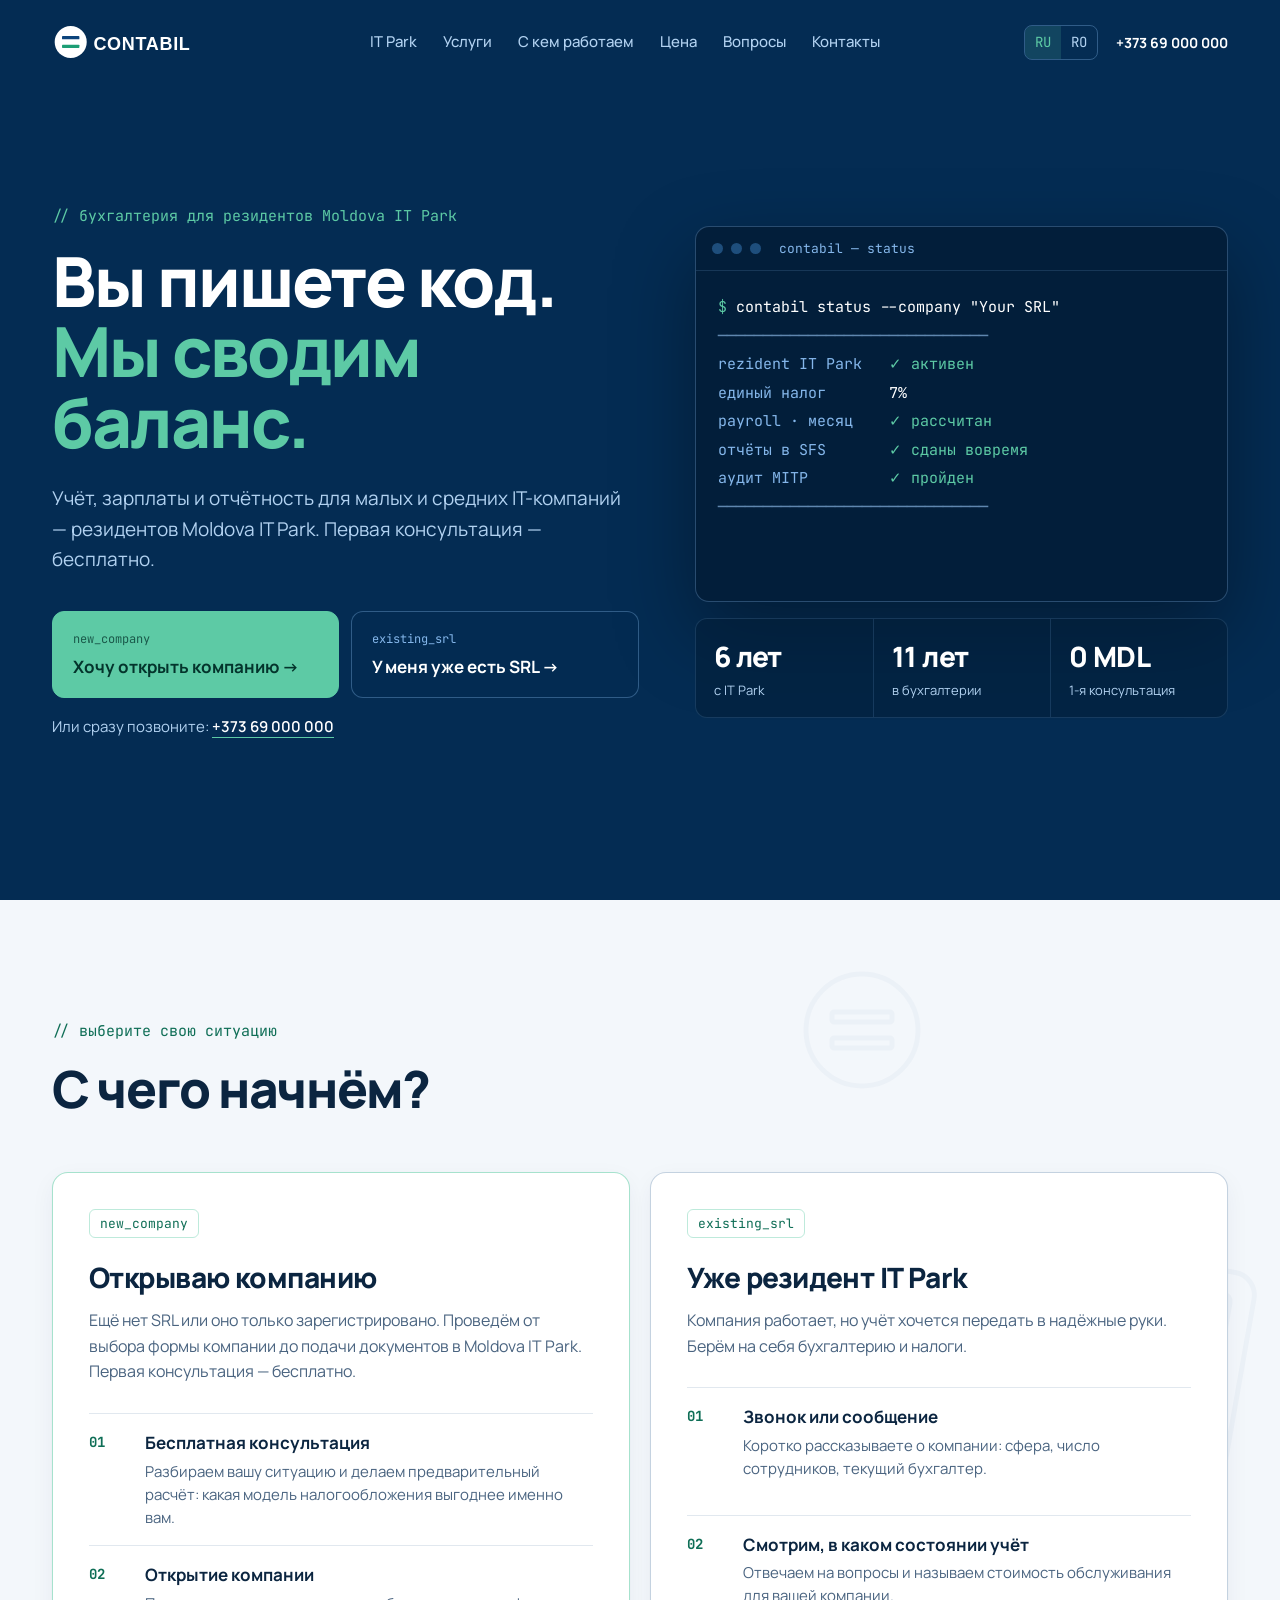
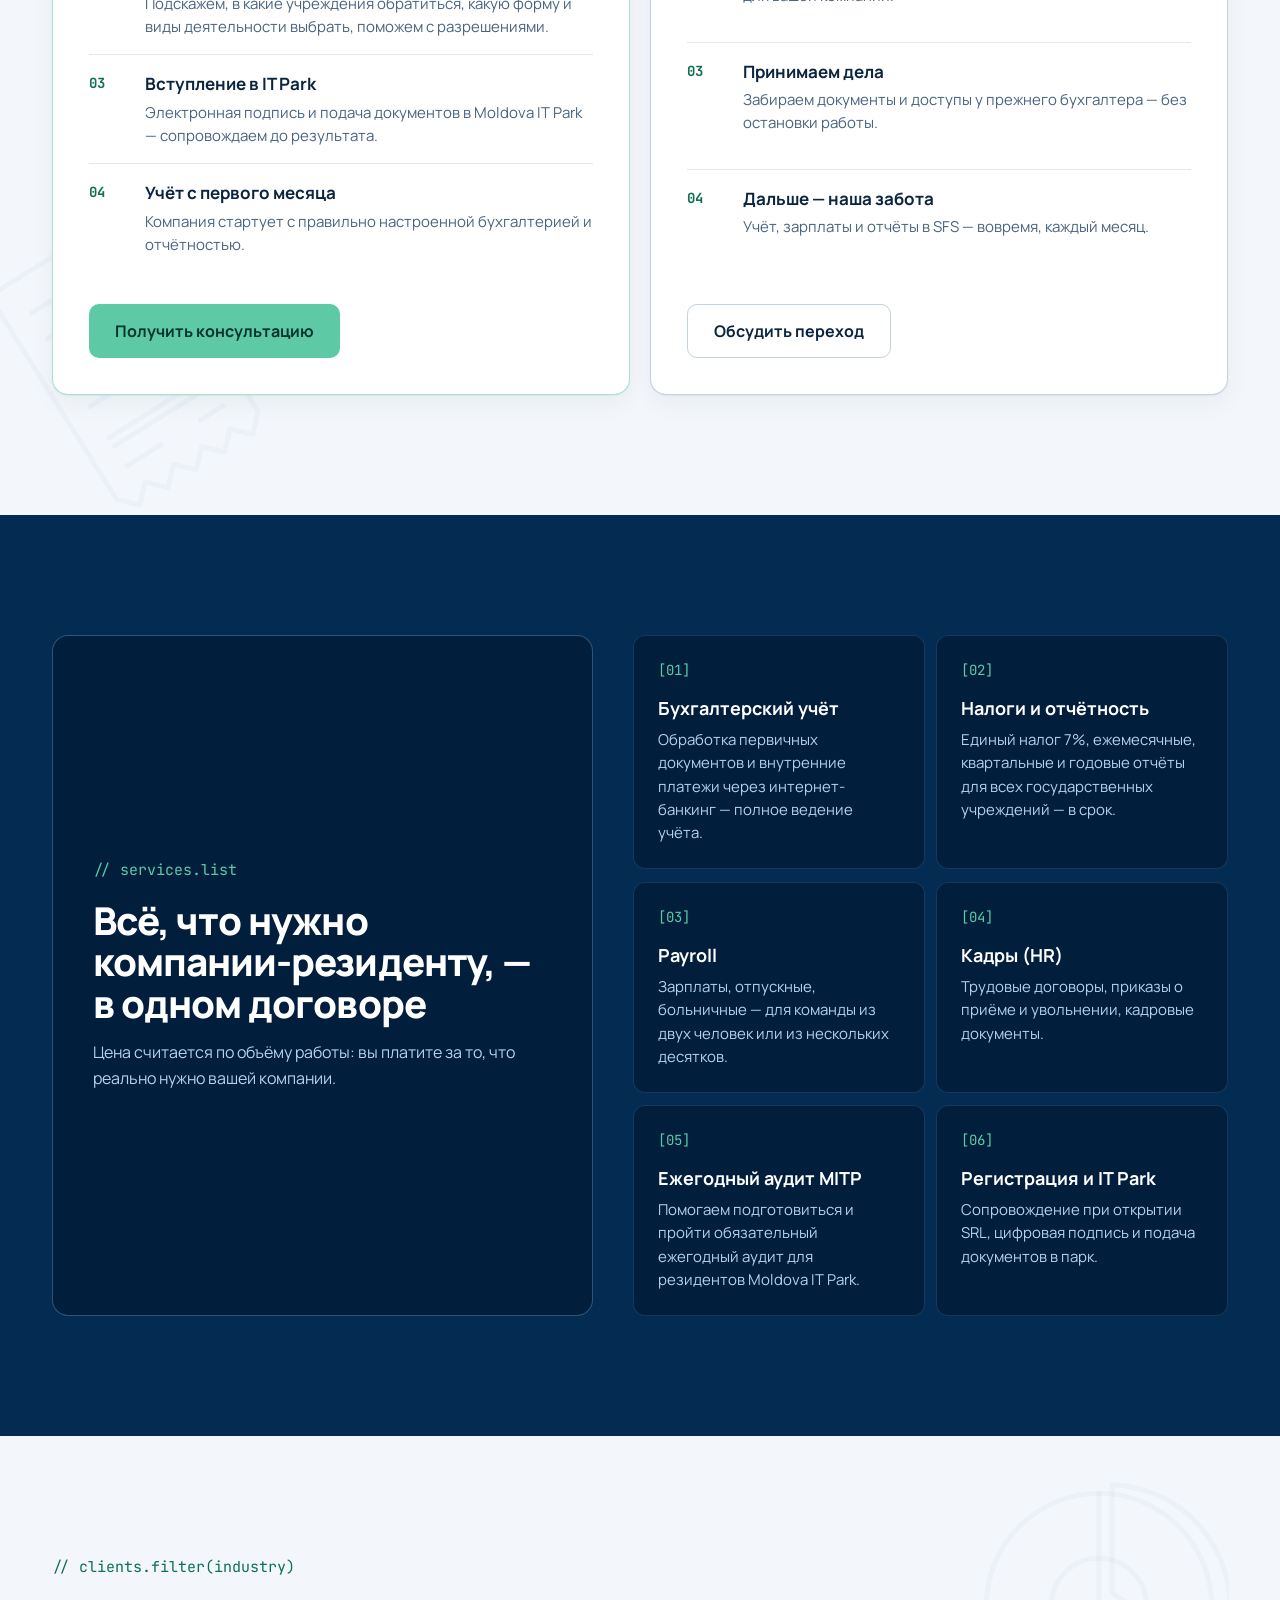
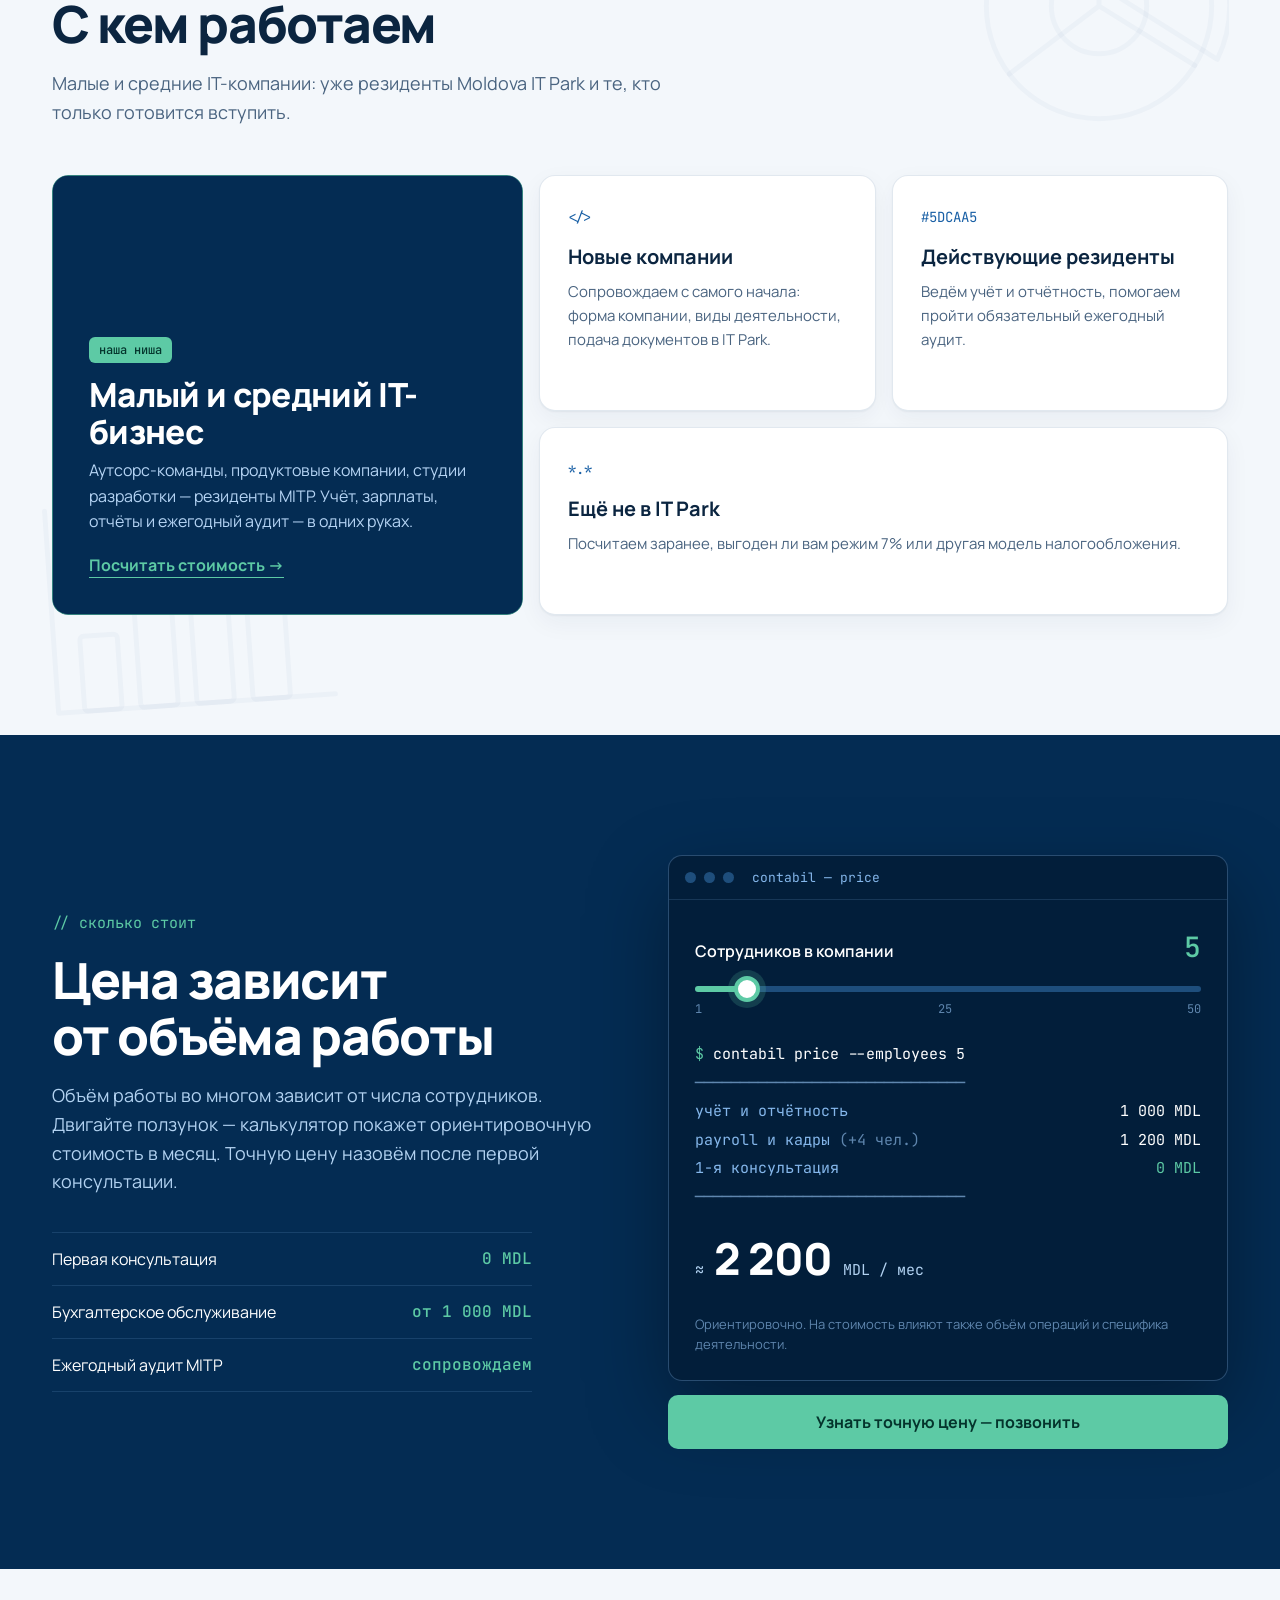
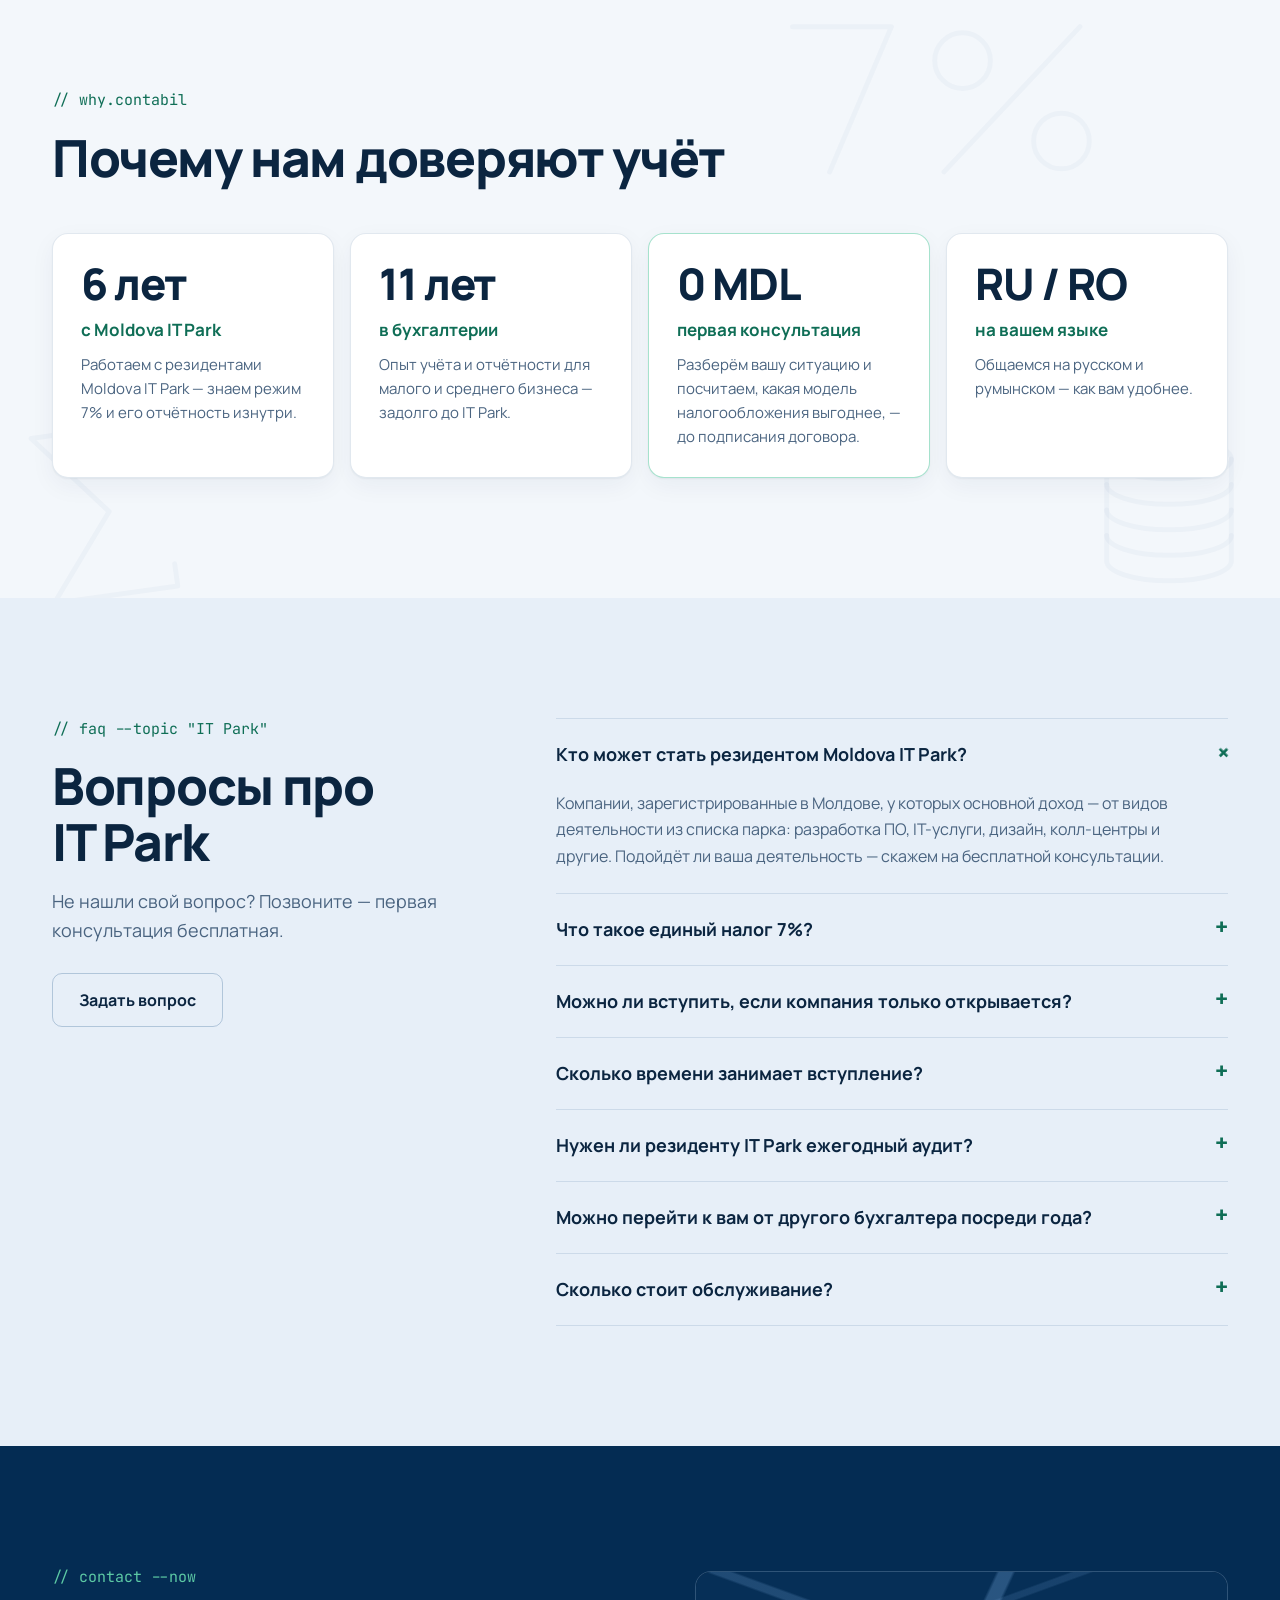
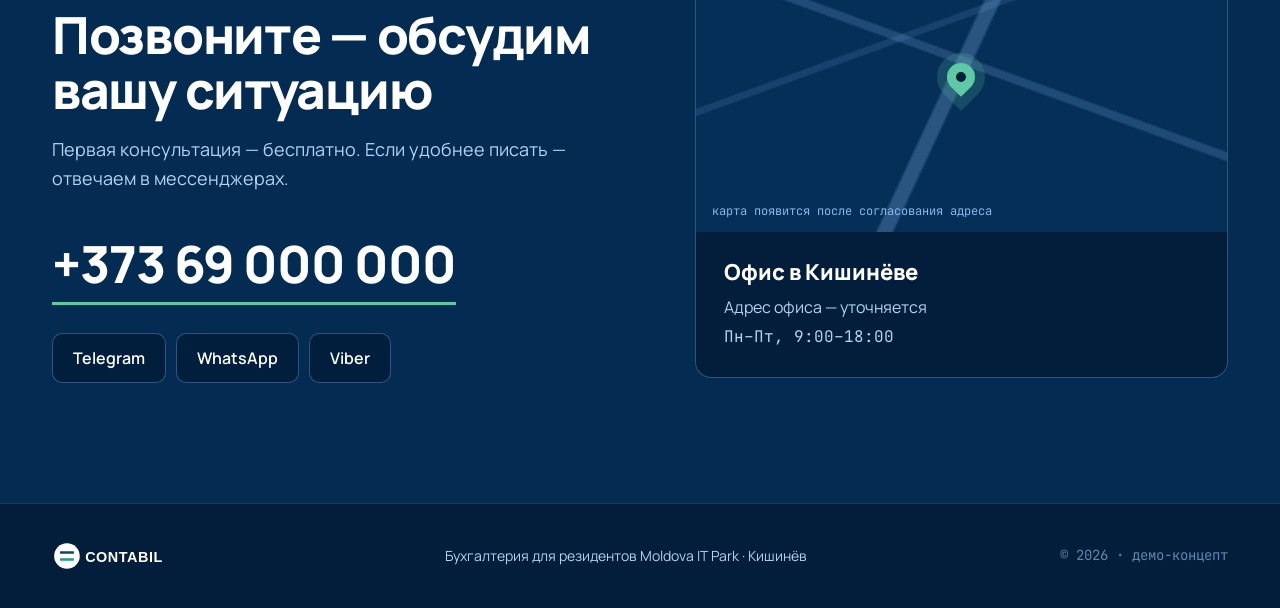
==== index.html @ 3d975ffe "Add files via upload" ====
<!DOCTYPE html>
<html lang="ru">
<head>
<meta charset="UTF-8">
<meta name="viewport" content="width=device-width, initial-scale=1">
<title>CONTABIL — бухгалтерия для резидентов Moldova IT Park</title>
<meta name="description" content="Бухгалтерский учёт, зарплаты и отчётность для малых и средних IT-компаний — резидентов Moldova IT Park. Сопровождение при открытии компании и вступлении в парк. Первая консультация бесплатно.">
<!-- Превью ссылки (Viber, Telegram, WhatsApp, Facebook). Мессенджеры принимают только ПОЛНЫЙ адрес:
     при публикации замените https://webonix-md.github.io/contabil-it/ на реальный адрес сайта в og:url и og:image -->
<meta property="og:type" content="website">
<meta property="og:locale" content="ru_RU">
<meta property="og:locale:alternate" content="ro_RO">
<meta property="og:site_name" content="CONTABIL">
<meta property="og:title" content="Бухгалтерия для резидентов Moldova IT Park — CONTABIL">
<meta property="og:description" content="Учёт, зарплаты и отчётность для малых и средних IT-компаний — резидентов Moldova IT Park. Первая консультация — бесплатно.">
<meta property="og:url" content="https://webonix-md.github.io/contabil-it/">
<meta property="og:image" content="https://webonix-md.github.io/contabil-it/img/og/og-square-ru.jpg">
<meta property="og:image:type" content="image/jpeg">
<meta property="og:image:width" content="1200">
<meta property="og:image:height" content="1200">
<meta property="og:image:alt" content="CONTABIL: «Вы пишете код. Мы сводим баланс.» Бухгалтерия для резидентов Moldova IT Park">
<meta name="twitter:card" content="summary_large_image">
<link rel="icon" href="img/logo/favicon.svg" type="image/svg+xml">
<link rel="alternate" hreflang="ro" href="ro.html">
<link rel="preconnect" href="https://fonts.googleapis.com">
<link rel="preconnect" href="https://fonts.gstatic.com" crossorigin>
<link rel="preconnect" href="https://images.unsplash.com">
<link href="https://fonts.googleapis.com/css2?family=JetBrains+Mono:wght@400;500&family=Manrope:wght@400;500;600;700;800&display=swap" rel="stylesheet">
<link rel="stylesheet" href="css/styles.css">
</head>
<body>

<!-- ============ Шапка ============ -->
<header class="header" id="header">
  <div class="wrap header__row">
    <a class="header__logo" href="#top" aria-label="CONTABIL — на главную"><img src="img/logo/contabil-logo-inverse.svg" alt="CONTABIL" width="176" height="40"></a>
    <nav class="nav" id="nav" aria-label="Основное меню">
      <a href="#start">IT Park</a>
      <a href="#services">Услуги</a>
      <a href="#clients">С кем работаем</a>
      <a href="#price">Цена</a>
      <a href="#faq">Вопросы</a>
      <a href="#contacts">Контакты</a>
    </nav>
    <div class="header__meta">
      <span class="lang mono" aria-label="Язык сайта"><a class="is-active" href="index.html" hreflang="ru" aria-current="true">RU</a><a href="ro.html" hreflang="ro" lang="ro">RO</a></span>
      <a class="header__phone" data-phone href="tel:+37369000000">+373 69 000 000</a>
      <button class="burger" id="burger" aria-label="Открыть меню" aria-expanded="false" aria-controls="nav"><span></span><span></span></button>
    </div>
  </div>
</header>

<main id="top">

<!-- ============ 1. Первый экран ============ -->
<section class="hero photo-bg photo-fixed" data-photo="hero">
  <div class="wrap hero__grid">
    <div>
      <p class="comment mono">// бухгалтерия для резидентов Moldova IT Park</p>
      <h1 class="hero__title">Вы пишете код.<br><span>Мы сводим баланс.</span></h1>
      <p class="hero__lead">Учёт, зарплаты и отчётность для малых и средних IT-компаний — резидентов Moldova IT Park. Первая консультация — бесплатно.</p>
      <div class="doors">
        <a class="door door--primary" href="#door-new"><small>new_company</small><strong>Хочу открыть компанию →</strong></a>
        <a class="door" href="#door-existing"><small>existing_srl</small><strong>У меня уже есть SRL →</strong></a>
      </div>
      <p class="hero__call">Или сразу позвоните: <a data-phone href="tel:+37369000000">+373 69 000 000</a></p>
    </div>

    <div>
      <div class="term" aria-label="Пример статуса компании на обслуживании">
        <div class="term__bar"><i></i><i></i><i></i><span class="mono">contabil — status</span></div>
        <div class="term__body" id="heroTerm">
          <div class="term__line"><span class="t-prompt">$</span> contabil status --company "Your SRL"</div>
          <div class="term__line"><span class="t-dim">──────────────────────────────</span></div>
          <div class="term__line"><span class="t-key">rezident IT Park  </span> <span class="t-ok">✓ активен</span></div>
          <div class="term__line"><span class="t-key">единый налог      </span> 7%</div>
          <div class="term__line"><span class="t-key">payroll · месяц   </span> <span class="t-ok">✓ рассчитан</span></div>
          <div class="term__line"><span class="t-key">отчёты в SFS      </span> <span class="t-ok">✓ сданы вовремя</span></div>
          <div class="term__line"><span class="t-key">аудит MITP        </span> <span class="t-ok">✓ пройден</span></div>
          <div class="term__line"><span class="t-dim">──────────────────────────────</span></div>
          <div class="term__line"><span class="t-ok">✓ all good.</span> <span class="t-dim">Можно работать дальше.</span> <span class="cursor"></span></div>
        </div>
      </div>
      <div class="stats">
        <div class="stat"><b>6 лет</b><span>с IT Park</span></div>
        <div class="stat"><b>11 лет</b><span>в бухгалтерии</span></div>
        <div class="stat"><b>0 MDL</b><span>1-я консультация</span></div>
      </div>
    </div>
  </div>
</section>

<!-- ============ 2. Две двери ============ -->
<section class="section light has-deco" id="start">
  <!-- Фоновые SVG-иконки (декор). Чтобы убрать — удалите этот div и класс has-deco -->
  <div class="deco" aria-hidden="true">
    <!-- Калькулятор -->
    <svg class="deco__calc" viewBox="0 0 120 160"><rect x="4" y="4" width="112" height="152" rx="12"/><rect x="16" y="16" width="88" height="34" rx="4"/><path d="M78 40h18M88 26v0"/><rect x="16" y="62" width="18" height="18" rx="3"/><rect x="40" y="62" width="18" height="18" rx="3"/><rect x="64" y="62" width="18" height="18" rx="3"/><rect x="88" y="62" width="18" height="18" rx="3"/><rect x="16" y="86" width="18" height="18" rx="3"/><rect x="40" y="86" width="18" height="18" rx="3"/><rect x="64" y="86" width="18" height="18" rx="3"/><rect x="88" y="86" width="18" height="42" rx="3"/><rect x="16" y="110" width="18" height="18" rx="3"/><rect x="40" y="110" width="18" height="18" rx="3"/><rect x="64" y="110" width="18" height="18" rx="3"/><rect x="16" y="134" width="42" height="14" rx="3"/><rect x="64" y="134" width="42" height="14" rx="3"/><path d="M92 97h6M95 94v6M92 119h6"/></svg>
    <!-- Кассовый чек -->
    <svg class="deco__receipt" viewBox="0 0 120 170"><path d="M10 6h100v144l-10 10-10-10-10 10-10-10-10 10-10-10-10 10-10-10-10 10-10-10z"/><path d="M26 28h68M26 46h44M78 46h16M26 62h52M84 62h10M26 78h36M70 78h24M26 94h48M82 94h12"/><path d="M26 116h68M26 122h68"/><path d="M26 136h24M78 136h16"/></svg>
    <!-- Знак баланса «=» -->
    <svg class="deco__equals" viewBox="0 0 120 120"><circle cx="60" cy="60" r="56"/><rect x="30" y="42" width="60" height="10" rx="2"/><rect x="30" y="68" width="60" height="10" rx="2"/></svg>
  </div>
  <div class="wrap">
    <p class="comment mono">// выберите свою ситуацию</p>
    <h2 class="section__title">С чего начнём?</h2>

    <div class="paths" data-converge>
      <article class="path path--new" id="door-new">
        <header class="path__head">
          <span class="path__tag mono">new_company</span>
          <h3>Открываю компанию</h3>
          <p>Ещё нет SRL или оно только зарегистрировано. Проведём от выбора формы компании до подачи документов в Moldova IT Park. Первая консультация — бесплатно.</p>
        </header>
        <ol class="steps">
          <li><b class="mono">01</b><div><strong>Бесплатная консультация</strong><span>Разбираем вашу ситуацию и делаем предварительный расчёт: какая модель налогообложения выгоднее именно вам.</span></div></li>
          <li><b class="mono">02</b><div><strong>Открытие компании</strong><span>Подскажем, в какие учреждения обратиться, какую форму и виды деятельности выбрать, поможем с разрешениями.</span></div></li>
          <li><b class="mono">03</b><div><strong>Вступление в IT Park</strong><span>Электронная подпись и подача документов в Moldova IT Park — сопровождаем до результата.</span></div></li>
          <li><b class="mono">04</b><div><strong>Учёт с первого месяца</strong><span>Компания стартует с правильно настроенной бухгалтерией и отчётностью.</span></div></li>
        </ol>
        <a class="btn btn--teal" data-phone href="tel:+37369000000">Получить консультацию</a>
      </article>

      <article class="path path--existing" id="door-existing">
        <header class="path__head">
          <span class="path__tag mono">existing_srl</span>
          <h3>Уже резидент IT Park</h3>
          <p>Компания работает, но учёт хочется передать в надёжные руки. Берём на себя бухгалтерию и налоги.</p>
        </header>
        <ol class="steps">
          <li><b class="mono">01</b><div><strong>Звонок или сообщение</strong><span>Коротко рассказываете о компании: сфера, число сотрудников, текущий бухгалтер.</span></div></li>
          <li><b class="mono">02</b><div><strong>Смотрим, в каком состоянии учёт</strong><span>Отвечаем на вопросы и называем стоимость обслуживания для вашей компании.</span></div></li>
          <li><b class="mono">03</b><div><strong>Принимаем дела</strong><span>Забираем документы и доступы у прежнего бухгалтера — без остановки работы.</span></div></li>
          <li><b class="mono">04</b><div><strong>Дальше — наша забота</strong><span>Учёт, зарплаты и отчёты в SFS — вовремя, каждый месяц.</span></div></li>
        </ol>
        <a class="btn btn--outline" data-phone href="tel:+37369000000">Обсудить переход</a>
      </article>
    </div>
  </div>
</section>

<!-- ============ 3. Что входит ============ -->
<section class="section section--alt photo-bg photo-fixed" id="services" data-photo="hero">
  <div class="wrap services">
    <div class="services__visual">
      <p class="comment mono">// services.list</p>
      <h2 class="section__title">Всё, что нужно компании-резиденту, — в&nbsp;одном договоре</h2>
      <p class="services__note">Цена считается по объёму работы: вы платите за то, что реально нужно вашей компании.</p>
    </div>

    <ul class="services__list" data-fly-in>
      <li class="service">
        <span class="service__icon mono">[01]</span>
        <div><h3>Бухгалтерский учёт</h3><p>Обработка первичных документов и внутренние платежи через интернет-банкинг — полное ведение учёта.</p></div>
      </li>
      <li class="service">
        <span class="service__icon mono">[02]</span>
        <div><h3>Налоги и отчётность</h3><p>Единый налог 7%, ежемесячные, квартальные и годовые отчёты для всех государственных учреждений — в срок.</p></div>
      </li>
      <li class="service">
        <span class="service__icon mono">[03]</span>
        <div><h3>Payroll</h3><p>Зарплаты, отпускные, больничные — для команды из двух человек или из нескольких десятков.</p></div>
      </li>
      <li class="service">
        <span class="service__icon mono">[04]</span>
        <div><h3>Кадры (HR)</h3><p>Трудовые договоры, приказы о приёме и увольнении, кадровые документы.</p></div>
      </li>
      <li class="service">
        <span class="service__icon mono">[05]</span>
        <div><h3>Ежегодный аудит MITP</h3><p>Помогаем подготовиться и пройти обязательный ежегодный аудит для резидентов Moldova IT Park.</p></div>
      </li>
      <li class="service">
        <span class="service__icon mono">[06]</span>
        <div><h3>Регистрация и IT Park</h3><p>Сопровождение при открытии SRL, цифровая подпись и подача документов в парк.</p></div>
      </li>
    </ul>
  </div>
</section>

<!-- ============ 4. С кем работаем ============ -->
<section class="section light has-deco" id="clients">
  <!-- Фоновые SVG-иконки (декор). Чтобы убрать — удалите этот div и класс has-deco -->
  <div class="deco" aria-hidden="true">
    <!-- Круговая диаграмма -->
    <svg class="deco__pie" viewBox="0 0 120 120"><circle cx="60" cy="60" r="52"/><path d="M60 60V8M60 60l44.2 27.4M60 60 18.6 91.4"/><path d="M66 54V4a56 56 0 0 1 48.6 80.6z"/><circle cx="60" cy="60" r="22"/></svg>
    <!-- Столбики графика -->
    <svg class="deco__bars" viewBox="0 0 160 120"><path d="M6 114h148M6 6v108"/><rect x="20" y="74" width="20" height="40" rx="2"/><rect x="50" y="54" width="20" height="60" rx="2"/><rect x="80" y="64" width="20" height="50" rx="2"/><rect x="110" y="30" width="20" height="84" rx="2"/><path d="M22 60 58 40l32 12 42-36"/><path d="M122 16h10v10"/></svg>
  </div>
  <div class="wrap">
    <p class="comment mono">// clients.filter(industry)</p>
    <h2 class="section__title">С кем работаем</h2>
    <p class="section__lead">Малые и средние IT-компании: уже резиденты Moldova IT Park и те, кто только готовится вступить.</p>

    <div class="clients" data-dossier>
      <article class="client client--featured photo-bg" data-photo="clients">
        <span class="client__badge mono">наша ниша</span>
        <h3>Малый и средний IT-бизнес</h3>
        <p>Аутсорс-команды, продуктовые компании, студии разработки — резиденты MITP. Учёт, зарплаты, отчёты и ежегодный аудит — в одних руках.</p>
        <a class="link-arrow" href="#price">Посчитать стоимость →</a>
      </article>
      <article class="client">
        <span class="client__code mono">&lt;/&gt;</span>
        <h3>Новые компании</h3>
        <p>Сопровождаем с самого начала: форма компании, виды деятельности, подача документов в IT Park.</p>
      </article>
      <article class="client">
        <span class="client__code mono">#5DCAA5</span>
        <h3>Действующие резиденты</h3>
        <p>Ведём учёт и отчётность, помогаем пройти обязательный ежегодный аудит.</p>
      </article>
      <article class="client">
        <span class="client__code mono">*.*</span>
        <h3>Ещё не в IT Park</h3>
        <p>Посчитаем заранее, выгоден ли вам режим 7% или другая модель налогообложения.</p>
      </article>
    </div>
  </div>
</section>

<!-- ============ 5. Цена ============ -->
<section class="section section--alt photo-bg photo-fixed" id="price" data-photo="hero">
  <div class="wrap price">
    <div class="price__intro">
      <p class="comment mono">// сколько стоит</p>
      <h2 class="section__title">Цена зависит от&nbsp;объёма работы</h2>
      <p class="section__lead">Объём работы во многом зависит от числа сотрудников. Двигайте ползунок — калькулятор покажет ориентировочную стоимость в месяц. Точную цену назовём после первой консультации.</p>

      <ul class="free">
        <li><span>Первая консультация</span><b class="mono">0 MDL</b></li>
        <li><span>Бухгалтерское обслуживание</span><b class="mono">от 1 000 MDL</b></li>
        <li><span>Ежегодный аудит MITP</span><b class="mono">сопровождаем</b></li>
      </ul>
    </div>

    <div class="calc">
      <div class="term">
        <div class="term__bar"><i></i><i></i><i></i><span class="mono">contabil — price</span></div>
        <div class="term__body term__body--calc">
          <label class="calc__label" for="employees">
            <span>Сотрудников в компании</span>
            <output class="calc__count mono" id="employeesOut" for="employees">5</output>
          </label>
          <input class="calc__range" type="range" id="employees" min="1" max="50" step="1" value="5">
          <div class="calc__scale mono"><span>1</span><span>25</span><span>50</span></div>

          <div class="calc__out mono" aria-live="polite">
            <div><span class="t-prompt">$</span> contabil price --employees <span id="cmdEmployees">5</span></div>
            <div class="t-dim">──────────────────────────────</div>
            <div class="calc__row"><span class="t-key">учёт и отчётность</span><span id="rowBase">1 000 MDL</span></div>
            <div class="calc__row"><span class="t-key">payroll и кадры <span class="t-dim" id="rowExtraLabel">(+4 чел.)</span></span><span id="rowExtra">1 200 MDL</span></div>
            <div class="calc__row"><span class="t-key">1-я консультация</span><span class="t-ok">0 MDL</span></div>
            <div class="t-dim">──────────────────────────────</div>
            <div class="calc__total"><span>≈</span><b id="total">2 200</b><span>MDL / мес</span></div>
          </div>
          <p class="calc__note">Ориентировочно. На стоимость влияют также объём операций и специфика деятельности.</p>
        </div>
      </div>
      <a class="btn btn--teal btn--block" data-phone href="tel:+37369000000">Узнать точную цену — позвонить</a>
    </div>
  </div>
</section>

<!-- ============ 6. Почему мы ============ -->
<section class="section light has-deco" id="why">
  <!-- Фоновые SVG-иконки (декор). Чтобы убрать — удалите этот div и класс has-deco -->
  <div class="deco" aria-hidden="true">
    <!-- «7%» — единый налог IT Park -->
    <svg class="deco__percent" viewBox="0 0 220 120"><path d="M12 14h64L36 108"/><circle cx="122" cy="36" r="18"/><circle cx="186" cy="88" r="18"/><path d="M198 14 110 108"/></svg>
    <!-- Знак суммы Σ -->
    <svg class="deco__sigma" viewBox="0 0 100 120"><path d="M88 22V8H10l42 52-42 52h78V98"/></svg>
    <!-- Стопка монет -->
    <svg class="deco__coins" viewBox="0 0 120 120"><ellipse cx="60" cy="24" rx="44" ry="14"/><path d="M16 24v18c0 7.7 19.7 14 44 14s44-6.3 44-14V24"/><path d="M16 42v18c0 7.7 19.7 14 44 14s44-6.3 44-14V42"/><path d="M16 60v18c0 7.7 19.7 14 44 14s44-6.3 44-14V60"/><path d="M16 78v18c0 7.7 19.7 14 44 14s44-6.3 44-14V78"/></svg>
  </div>
  <div class="wrap">
    <p class="comment mono">// why.contabil</p>
    <h2 class="section__title">Почему нам доверяют учёт</h2>
    <div class="why">
      <article class="why__item">
        <b class="why__num">6 лет</b>
        <h3>с Moldova IT Park</h3>
        <p>Работаем с резидентами Moldova IT Park — знаем режим 7% и его отчётность изнутри.</p>
      </article>
      <article class="why__item">
        <b class="why__num">11 лет</b>
        <h3>в бухгалтерии</h3>
        <p>Опыт учёта и отчётности для малого и среднего бизнеса — задолго до IT Park.</p>
      </article>
      <article class="why__item why__item--accent">
        <b class="why__num">0 MDL</b>
        <h3>первая консультация</h3>
        <p>Разберём вашу ситуацию и посчитаем, какая модель налогообложения выгоднее, — до подписания договора.</p>
        <span class="stamp mono" aria-hidden="true">первая<br>консультация<br>бесплатно</span>
        <!-- «Ставим печать при вас»: тень и сам штамп (анимация — main.js, блок «Печать») -->
        <span class="stamper-shadow" aria-hidden="true"></span>
        <!-- Штамп рисуется скриптом (main.js, «Печать»). data-tilt — угол взгляда сверху в градусах:
             0 — строго сбоку, 35 — три четверти, 60–70 — почти сверху, ручка смотрит на вас -->
        <span class="stamper" aria-hidden="true" data-tilt="50"></span>
      </article>
      <article class="why__item">
        <b class="why__num">RU / RO</b>
        <h3>на вашем языке</h3>
        <p>Общаемся на русском и румынском — как вам удобнее.</p>
      </article>
    </div>
  </div>
</section>

<!-- ============ 7. Вопросы про IT Park ============ -->
<section class="section section--alt light" id="faq">
  <div class="wrap faq">
    <div class="faq__intro">
      <p class="comment mono">// faq --topic "IT Park"</p>
      <h2 class="section__title">Вопросы про IT&nbsp;Park</h2>
      <p class="section__lead">Не нашли свой вопрос? Позвоните — первая консультация бесплатная.</p>
      <a class="btn btn--outline" data-phone href="tel:+37369000000">Задать вопрос</a>
    </div>

    <div class="faq__list">
      <details class="qa" open>
        <summary>Кто может стать резидентом Moldova IT Park?</summary>
        <p>Компании, зарегистрированные в Молдове, у которых основной доход — от видов деятельности из списка парка: разработка ПО, IT-услуги, дизайн, колл-центры и другие. Подойдёт ли ваша деятельность — скажем на бесплатной консультации.</p>
      </details>
      <details class="qa">
        <summary>Что такое единый налог 7%?</summary>
        <p>Резиденты платят один налог — 7% от оборота, но не меньше минимальной суммы на каждого сотрудника (она привязана к средней зарплате по экономике). Этот налог заменяет налог на прибыль, подоходный налог с зарплат, взносы и ряд других платежей.</p>
      </details>
      <details class="qa">
        <summary>Можно ли вступить, если компания только открывается?</summary>
        <p>Да. Сопровождаем с самого начала: выбор формы и видов деятельности, электронная подпись, подача документов в парк.</p>
      </details>
      <details class="qa">
        <summary>Сколько времени занимает вступление?</summary>
        <p>Зависит от готовности документов и рассмотрения заявки администрацией парка. Реалистичные сроки для вашего случая назовём на консультации.</p>
      </details>
      <details class="qa">
        <summary>Нужен ли резиденту IT Park ежегодный аудит?</summary>
        <p>Да, для резидентов Moldova IT Park ежегодный аудит обязателен. Помогаем подготовиться к нему и сопровождаем его прохождение.</p>
      </details>
      <details class="qa">
        <summary>Можно перейти к вам от другого бухгалтера посреди года?</summary>
        <p>Да. Принимаем документы и доступы у прежнего бухгалтера и продолжаем учёт без остановки работы компании.</p>
      </details>
      <details class="qa">
        <summary>Сколько стоит обслуживание?</summary>
        <p>От 1 000 MDL в месяц — зависит от объёма работы, в первую очередь от числа сотрудников. Ориентировочную сумму покажет <a href="#price">калькулятор</a>, точную — назовём после разговора.</p>
      </details>
    </div>
  </div>
</section>

<!-- ============ 8. Контакты ============ -->
<section class="contacts photo-bg photo-fixed" id="contacts" data-photo="hero">
  <div class="wrap contacts__grid">
    <div>
      <p class="comment mono">// contact --now</p>
      <h2 class="section__title">Позвоните — обсудим вашу ситуацию</h2>
      <p class="section__lead">Первая консультация — бесплатно. Если удобнее писать — отвечаем в мессенджерах.</p>
      <a class="contacts__phone" data-phone href="tel:+37369000000">+373 69 000 000</a>
      <div class="messengers">
        <a class="msg" data-msg="telegram" href="#" target="_blank" rel="noopener">Telegram</a>
        <a class="msg" data-msg="whatsapp" href="#" target="_blank" rel="noopener">WhatsApp</a>
        <a class="msg" data-msg="viber" href="#">Viber</a>
      </div>
    </div>

    <div class="office">
      <div class="office__map" role="img" aria-label="Карта: офис в Кишинёве (заглушка)">
        <span class="office__pin" aria-hidden="true"></span>
        <span class="office__map-note mono">карта появится после согласования адреса</span>
      </div>
      <div class="office__info">
        <h3>Офис в <span data-office="city">Кишинёве</span></h3>
        <p data-office="address">Адрес офиса — уточняется</p>
        <p class="mono" data-office="hours">Пн–Пт, 9:00–18:00</p>
      </div>
    </div>
  </div>
</section>

</main>

<footer class="footer">
  <div class="wrap footer__row">
    <img src="img/logo/contabil-logo-inverse.svg" alt="CONTABIL" width="140" height="32">
    <p>Бухгалтерия для резидентов Moldova IT Park · Кишинёв</p>
    <p class="mono footer__demo">© 2026 · демо-концепт</p>
  </div>
</footer>

<!-- Кнопка звонка на телефоне -->
<a class="callbar" data-phone href="tel:+37369000000"><span>Позвонить бухгалтеру</span><b class="mono">0 MDL</b></a>

<!-- SVG-фильтр «мастика»: неровные края оттиска печати -->
<svg width="0" height="0" style="position:absolute" aria-hidden="true" focusable="false">
  <filter id="ink-rough" x="-10%" y="-10%" width="120%" height="120%">
    <feTurbulence type="fractalNoise" baseFrequency="0.85" numOctaves="2" seed="7" result="noise"/>
    <feDisplacementMap in="SourceGraphic" in2="noise" scale="2.2" xChannelSelector="R" yChannelSelector="G"/>
  </filter>
</svg>

<script src="js/site-data.js"></script>
<script src="js/main.js"></script>
</body>
</html>
---- css/styles.css ----
/* ==========================================================================
   CONTABIL — лендинг бухгалтерии для резидентов Moldova IT Park
   Стиль «IT-тёмный»: тёмно-синий, сетка, моно-акценты, фото в дуотоне
   ========================================================================== */

:root {
  --bg: #042C53;
  --bg-deep: #021E3A;
  --bg-alt: #03264A;
  --line: rgba(133, 183, 235, .16);
  --line-strong: rgba(133, 183, 235, .35);
  --navy: #0C447C;
  --teal: #5DCAA5;
  --teal-hover: #7AD6B7;
  --teal-ink: #04342C;
  --sky: #85B7EB;
  --text: #FFFFFF;
  --muted: #b2d2f1;
  --dim: #5F86AE;
  --accent: #5DCAA5;
  /* акцентный ТЕКСТ (на светлом — темнее) */
  --card: rgba(2, 30, 58, .9);
  /* фон карточек */

  --radius: 12px;
  --radius-sm: 8px;
  --wrap: 1240px;
  --header-h: 84px;

  --font: "Manrope", system-ui, sans-serif;
  --mono: "JetBrains Mono", ui-monospace, monospace;
}

* {
  box-sizing: border-box;
  margin: 0;
  padding: 0;
}

html {
  scroll-behavior: smooth;
  scroll-padding-top: var(--header-h);
}

body {
  font-family: var(--font);
  color: var(--text);
  background: var(--bg);
  line-height: 1.5;
  -webkit-font-smoothing: antialiased;
}

a {
  color: inherit;
  text-decoration: none;
}

img {
  display: block;
  max-width: 100%;
}

button {
  font: inherit;
  color: inherit;
  background: none;
  border: 0;
  cursor: pointer;
}

:focus-visible {
  outline: 2px solid var(--teal);
  outline-offset: 3px;
  border-radius: 4px;
}

.wrap {
  max-width: var(--wrap);
  margin: 0 auto;
  padding: 0 32px;
}

.mono {
  font-family: var(--mono);
}

.section--alt {
  background-color: var(--bg-alt);
}

/* Светлый блок: добавьте класс light секции. Терминал и карточки с фото внутри остаются тёмными.
   Пример: <section class="section light" id="why"> */
.light {
  --text: #0B2540;
  --muted: #4A6480;
  --dim: #7C93AC;
  --sky: #185FA5;
  --line: rgba(12, 68, 124, .12);
  --line-strong: rgba(12, 68, 124, .24);
  --accent: #0F6E56;
  --card: #FFFFFF;
  --bg: #F3F7FB;
  --bg-alt: #E7EFF8;
  --stamp-bg: #FFFFFF;
  color: var(--text);
  background-color: var(--bg);
}

.light.section--alt {
  background-color: var(--bg-alt);
}

.light .service, .light .client, .light .why__item, .light .path {
  box-shadow: 0 1px 2px rgba(4, 44, 83, .06), 0 8px 24px rgba(4, 44, 83, .05);
}

.light .term {
  box-shadow: 0 24px 60px rgba(4, 44, 83, .28);
}

/* Тёмные «острова» внутри светлого блока */
.light .term, .light .photo-bg {
  --text: #FFFFFF;
  --muted: #B5D4F4;
  --dim: #5F86AE;
  --sky: #85B7EB;
  --line: rgba(133, 183, 235, .16);
  --line-strong: rgba(133, 183, 235, .35);
  --accent: #5DCAA5;
  --card: rgba(2, 30, 58, 0.9);
  --bg: #042C53;
  color: var(--text);
}

/* Фото в дуотоне: тонировка → фото в режиме luminosity на синем */
.photo-bg.has-photo {
  background-color: var(--bg);
  background-image:
    linear-gradient(var(--tint-dir, 90deg), rgba(4, 44, 83, var(--tint-a, .92)) 0%, rgba(4, 44, 83, var(--tint-b, .55)) 100%),
    var(--photo);
  background-size: 100% 100%, cover;
  background-position: center, var(--photo-pos, center);
  background-repeat: no-repeat, no-repeat;
  background-blend-mode: normal, luminosity;
}

/* Фото «стоит на месте», а блок едет поверх него — эффект окна.
   Добавьте класс photo-fixed блоку с фото. Работает и на телефонах (включая iPhone):
   фото лежит в отдельном слое position: fixed, а блок обрезает его по своим границам (clip-path). */
.photo-bg.has-photo.photo-fixed {
  position: relative;
  isolation: isolate;
  clip-path: inset(0);
  background: var(--bg);
}

.photo-bg.has-photo.photo-fixed::before {
  content: "";
  position: fixed;
  inset: 0;
  z-index: -1;
  pointer-events: none;
  background-color: var(--bg);
  background-image:
    linear-gradient(var(--tint-dir, 90deg), rgba(4, 44, 83, var(--tint-a, .92)) 0%, rgba(4, 44, 83, var(--tint-b, .55)) 100%),
    var(--photo);
  background-size: 100% 100%, cover;
  background-position: center, var(--photo-pos, center);
  background-repeat: no-repeat, no-repeat;
  background-blend-mode: normal, luminosity;
}

/* ---------- Типографика секций ---------- */
.comment {
  font-family: var(--mono);
  color: var(--accent);
  font-size: 15px;
  margin-bottom: 18px;
}

.section {
  padding: 120px 0;
}

.section__title {
  font-weight: 800;
  font-size: clamp(32px, 4vw, 52px);
  line-height: 1.08;
  letter-spacing: -.025em;
  max-width: 18em;
}

.section__lead {
  margin-top: 18px;
  font-size: 18px;
  line-height: 1.6;
  color: var(--muted);
  max-width: 36em;
}

/* ---------- Кнопки ---------- */
.btn {
  display: inline-flex;
  align-items: center;
  justify-content: center;
  gap: 10px;
  min-height: 54px;
  padding: 0 26px;
  border-radius: 10px;
  font-weight: 700;
  font-size: 16px;
  transition: background .15s, color .15s, border-color .15s, transform .15s;
}

.btn:hover {
  transform: translateY(-1px);
}

.btn--teal {
  background: var(--teal);
  color: var(--teal-ink);
}

.btn--teal:hover {
  background: var(--teal-hover);
}

.btn--outline {
  border: 1px solid var(--line-strong);
  color: var(--text);
}

.btn--outline:hover {
  border-color: var(--accent);
  color: var(--accent);
}

.btn--block {
  width: 100%;
}

.link-arrow {
  display: inline-block;
  align-self: flex-start;
  margin-top: 18px;
  font-weight: 700;
  color: var(--accent);
  border-bottom: 1px solid currentColor;
}

/* ==========================================================================
   Шапка
   ========================================================================== */
.header {
  position: fixed;
  top: 0;
  left: 0;
  right: 0;
  z-index: 50;
  transition: background .2s, border-color .2s;
  border-bottom: 1px solid transparent;
}

.header.is-scrolled {
  background: rgba(2, 30, 58, .96);
  border-bottom-color: var(--line);
}

.header__row {
  display: flex;
  align-items: center;
  justify-content: space-between;
  height: var(--header-h);
  gap: 24px;
}

.header__logo img {
  height: 40px;
  width: auto;
}

.nav {
  display: flex;
  gap: 2px;
  font-size: 15px;
  font-weight: 500;
}

.nav a {
  padding: 8px 12px;
  border-radius: var(--radius-sm);
  color: var(--muted);
  transition: background .15s, color .15s;
}

.nav a:hover {
  background: rgba(255, 255, 255, .06);
  color: #fff;
}

.header__meta {
  display: flex;
  align-items: center;
  gap: 18px;
  font-size: 14px;
}

.lang {
  display: flex;
  border: 1px solid var(--line-strong);
  border-radius: var(--radius-sm);
  overflow: hidden;
}

.lang a {
  padding: 6px 10px;
  color: var(--muted);
}

.lang .is-active {
  background: rgba(93, 202, 165, .16);
  color: var(--teal);
}

.header__phone {
  font-weight: 700;
  white-space: nowrap;
}

.burger {
  display: none;
  width: 44px;
  height: 44px;
  border: 1px solid var(--line-strong);
  border-radius: var(--radius-sm);
  flex-direction: column;
  align-items: center;
  justify-content: center;
  gap: 6px;
}

.burger span {
  display: block;
  width: 18px;
  height: 2px;
  background: #fff;
  transition: transform .2s;
}

.burger[aria-expanded="true"] span:first-child {
  transform: translateY(4px) rotate(45deg);
}

.burger[aria-expanded="true"] span:last-child {
  transform: translateY(-4px) rotate(-45deg);
}

/* ==========================================================================
   1. Первый экран
   ========================================================================== */
.hero {
  min-height: 100vh;
  display: flex;
  align-items: center;
  padding: calc(var(--header-h) + 40px) 0 80px;
}

.hero__grid {
  width: 100%;
  display: grid;
  grid-template-columns: minmax(0, 1.1fr) minmax(0, 1fr);
  gap: 56px;
  align-items: center;
}

.hero__title {
  font-weight: 800;
  font-size: clamp(40px, 5.4vw, 76px);
  line-height: 1.02;
  letter-spacing: -.03em;
}

.hero__title span {
  color: var(--teal);
}

.hero__lead {
  margin-top: 26px;
  font-size: 19px;
  line-height: 1.6;
  color: var(--muted);
  max-width: 32em;
}

.doors {
  margin-top: 36px;
  display: grid;
  grid-template-columns: 1fr 1fr;
  gap: 12px;
  max-width: 620px;
}

.door {
  display: flex;
  flex-direction: column;
  gap: 6px;
  padding: 18px 20px;
  border-radius: var(--radius);
  border: 1px solid var(--line-strong);
  background: rgba(4, 44, 83, .6);
  transition: border-color .15s, transform .15s;
}

.door:hover {
  border-color: var(--teal);
  transform: translateY(-2px);
}

.door small {
  font-family: var(--mono);
  font-size: 12px;
  color: var(--sky);
}

.door strong {
  font-size: 17px;
  font-weight: 700;
}

.door--primary {
  background: var(--teal);
  color: var(--teal-ink);
  border-color: var(--teal);
}

.door--primary small {
  color: var(--teal-ink);
  opacity: .75;
}

.hero__call {
  margin-top: 18px;
  font-size: 15px;
  color: var(--muted);
}

.hero__call a {
  color: #fff;
  font-weight: 600;
  border-bottom: 1px solid var(--teal);
}

/* Терминал */
.term {
  border-radius: 14px;
  background: var(--bg-deep);
  border: 1px solid rgba(133, 183, 235, .3);
  overflow: hidden;
  box-shadow: 0 30px 80px rgba(0, 0, 0, .35);
}

.term__bar {
  display: flex;
  align-items: center;
  gap: 8px;
  padding: 12px 16px;
  border-bottom: 1px solid var(--line);
}

.term__bar i {
  width: 11px;
  height: 11px;
  border-radius: 50%;
  background: #1E4E7C;
}

.term__bar span {
  margin-left: 10px;
  font-size: 13px;
  color: var(--sky);
}

.term__body {
  padding: 22px 22px 26px;
  font-family: var(--mono);
  font-size: 15px;
  line-height: 1.9;
}

#heroTerm {
  min-height: 330px;
}

.term__line {
  white-space: pre-wrap;
  opacity: 0;
  transform: translateY(4px);
  transition: opacity .25s, transform .25s;
}

.term__line.is-on {
  opacity: 1;
  transform: none;
}

.t-prompt, .t-ok {
  color: var(--teal);
}

.t-key {
  color: var(--sky);
}

.t-dim {
  color: var(--dim);
}

.cursor {
  display: inline-block;
  width: 9px;
  height: 18px;
  background: var(--teal);
  vertical-align: -3px;
  animation: blink 1s steps(1) infinite;
}

@keyframes blink {
  50% {
    opacity: 0;
  }
}

.stats {
  display: grid;
  grid-template-columns: repeat(3, 1fr);
  margin-top: 16px;
  border: 1px solid var(--line);
  border-radius: var(--radius);
  background: rgba(2, 30, 58, .6);
}

.stat {
  padding: 16px 18px;
}

.stat+.stat {
  border-left: 1px solid var(--line);
}

.stat b {
  display: block;
  font-size: 28px;
  font-weight: 800;
  letter-spacing: -.02em;
}

.stat span {
  font-size: 13px;
  color: var(--muted);
}

/* ==========================================================================
   2. Две двери
   ========================================================================== */
.paths {
  margin-top: 56px;
  display: grid;
  grid-template-columns: 1fr 1fr;
  gap: 20px;
}

.path {
  display: flex;
  flex-direction: column;
  padding: 36px;
  border-radius: 16px;
  border: 1px solid var(--line-strong);
  background: var(--card);
}

.path--new {
  border-color: rgba(93, 202, 165, .55);
  box-shadow: inset 0 3px 0 var(--teal);
}

.path__tag {
  display: inline-block;
  font-size: 13px;
  color: var(--accent);
  padding: 4px 10px;
  border: 1px solid rgba(93, 202, 165, .4);
  border-radius: 6px;
}

.path h3 {
  margin-top: 18px;
  font-size: 28px;
  font-weight: 800;
  letter-spacing: -.02em;
}

.path__head p {
  margin-top: 10px;
  color: var(--muted);
  font-size: 16px;
  line-height: 1.6;
}

.steps {
  list-style: none;
  margin: 28px 0 32px;
  display: grid;
  gap: 0;
  flex: 1;
}

.steps li {
  display: grid;
  grid-template-columns: 44px 1fr;
  gap: 12px;
  padding: 16px 0;
  border-top: 1px solid var(--line);
}

.steps b {
  color: var(--accent);
  font-size: 14px;
  padding-top: 2px;
}

.steps strong {
  display: block;
  font-size: 17px;
  font-weight: 700;
}

.steps span {
  display: block;
  margin-top: 4px;
  font-size: 15px;
  color: var(--muted);
  line-height: 1.55;
}

.path .btn {
  align-self: flex-start;
}

/* ==========================================================================
   3. Что входит
   ========================================================================== */
.services {
  display: grid;
  grid-template-columns: minmax(0, 1fr) minmax(0, 1.1fr);
  gap: 40px;
  align-items: stretch;
}

.services__visual {
  border-radius: 16px;
  border: 1px solid var(--line-strong);
  background: var(--card);
  padding: 40px;
  display: flex;
  flex-direction: column;
  justify-content: center;
}

.services__visual .section__title {
  font-size: clamp(28px, 3vw, 40px);
}

.services__note {
  margin-top: 16px;
  color: var(--muted);
  font-size: 16px;
  line-height: 1.6;
}

.services__list {
  list-style: none;
  display: grid;
  grid-template-columns: 1fr 1fr;
  gap: 12px;
}

.service {
  display: flex;
  flex-direction: column;
  gap: 14px;
  padding: 24px;
  border-radius: var(--radius);
  border: 1px solid var(--line);
  background: var(--card);
  transition: border-color .15s;
}

.service:hover {
  border-color: var(--teal);
}

.service__icon {
  color: var(--accent);
  font-size: 14px;
}

.service h3 {
  font-size: 18px;
  font-weight: 700;
}

.service p {
  margin-top: 6px;
  font-size: 15px;
  color: var(--muted);
  line-height: 1.55;
}

/* ==========================================================================
   4. С кем работаем
   ========================================================================== */
.clients {
  margin-top: 48px;
  display: grid;
  grid-template-columns: 1.4fr 1fr 1fr;
  grid-template-rows: auto auto;
  gap: 16px;
}

.client {
  padding: 28px;
  border-radius: 16px;
  border: 1px solid var(--line);
  background: var(--card);
}

.client h3 {
  font-size: 20px;
  font-weight: 700;
  margin-top: 14px;
}

.client p {
  margin-top: 8px;
  color: var(--muted);
  font-size: 15px;
  line-height: 1.6;
}

.client__code {
  color: var(--sky);
  font-size: 14px;
}

.client--featured {
  --tint-dir: 0deg;
  --tint-a: .96;
  --tint-b: .45;
  grid-row: span 2;
  min-height: 440px;
  display: flex;
  flex-direction: column;
  justify-content: flex-end;
  padding: 36px;
  border-color: rgba(93, 202, 165, .55);
}

.client--featured h3 {
  font-size: clamp(26px, 2.6vw, 34px);
  font-weight: 800;
  letter-spacing: -.02em;
  line-height: 1.1;
}

.client--featured p {
  font-size: 16px;
}

.client__badge {
  align-self: flex-start;
  font-size: 12px;
  background: var(--teal);
  color: var(--teal-ink);
  padding: 4px 10px;
  border-radius: 6px;
  font-weight: 500;
}

.clients .client:nth-child(4) {
  grid-column: 2 / span 2;
}

/* ==========================================================================
   5. Цена
   ========================================================================== */
.price {
  display: grid;
  grid-template-columns: minmax(0, 1fr) minmax(0, 1fr);
  gap: 56px;
  align-items: center;
}

.free {
  list-style: none;
  margin-top: 36px;
  border-top: 1px solid var(--line);
  max-width: 480px;
}

.free li {
  display: flex;
  justify-content: space-between;
  gap: 16px;
  padding: 14px 0;
  border-bottom: 1px solid var(--line);
  font-size: 16px;
}

.free b {
  color: var(--accent);
  font-weight: 500;
  white-space: nowrap;
}

.calc {
  display: grid;
  gap: 14px;
}

.term__body--calc {
  font-family: var(--font);
  line-height: 1.5;
  padding: 26px;
}

.calc__label {
  display: flex;
  justify-content: space-between;
  align-items: baseline;
  font-size: 16px;
  font-weight: 600;
}

.calc__count {
  font-size: 28px;
  font-weight: 500;
  color: var(--teal);
}

.calc__range {
  -webkit-appearance: none;
  appearance: none;
  width: 100%;
  height: 6px;
  margin: 18px 0 8px;
  border-radius: 3px;
  background: linear-gradient(90deg, var(--teal) var(--fill, 8%), #1E4E7C var(--fill, 8%));
  cursor: pointer;
}

.calc__range::-webkit-slider-thumb {
  -webkit-appearance: none;
  width: 26px;
  height: 26px;
  border-radius: 50%;
  background: #fff;
  border: 4px solid var(--teal);
  box-shadow: 0 0 0 6px rgba(93, 202, 165, .18);
}

.calc__range::-moz-range-thumb {
  width: 18px;
  height: 18px;
  border-radius: 50%;
  background: #fff;
  border: 4px solid var(--teal);
  box-shadow: 0 0 0 6px rgba(93, 202, 165, .18);
}

.calc__scale {
  display: flex;
  justify-content: space-between;
  font-size: 12px;
  color: var(--dim);
}

.calc__out {
  margin-top: 22px;
  font-size: 15px;
  line-height: 1.9;
}

.calc__row {
  display: flex;
  justify-content: space-between;
  gap: 12px;
}

.calc__total {
  display: flex;
  align-items: baseline;
  gap: 10px;
  margin-top: 6px;
}

.calc__total b {
  font-family: var(--font);
  font-size: 44px;
  font-weight: 800;
  letter-spacing: -.02em;
  color: #fff;
}

.calc__total span {
  color: var(--muted);
}

.calc__note {
  margin-top: 14px;
  font-size: 13px;
  color: var(--dim);
}

/* ==========================================================================
   6. Почему мы
   ========================================================================== */
.why {
  margin-top: 48px;
  display: grid;
  grid-template-columns: repeat(4, 1fr);
  gap: 16px;
}

.why__item {
  position: relative;
  padding: 28px;
  border-radius: 16px;
  border: 1px solid var(--line);
  background: var(--card);
}

.why__num {
  display: block;
  font-size: clamp(34px, 3.4vw, 48px);
  font-weight: 800;
  letter-spacing: -.03em;
  line-height: 1;
}

.why__item h3 {
  margin-top: 12px;
  font-size: 17px;
  font-weight: 700;
  color: var(--accent);
}

.why__item p {
  margin-top: 10px;
  font-size: 15px;
  color: var(--muted);
  line-height: 1.6;
}

.why__item--accent {
  border-color: rgba(93, 202, 165, .55);
}

.stamp {
  position: absolute;
  right: -14px;
  top: -34px;
  width: 96px;
  height: 96px;
  border-radius: 50%;
  display: flex;
  align-items: center;
  justify-content: center;
  text-align: center;
  font-size: 10px;
  line-height: 1.35;
  text-transform: uppercase;
  font-weight: 500;
  color: var(--accent);
  border: 2px solid var(--accent);
  outline: 1px solid var(--accent);
  outline-offset: -7px;
  background: var(--stamp-bg, var(--bg));
  transform: rotate(-14deg);
}

/* ==========================================================================
   7. FAQ
   ========================================================================== */
.faq {
  display: grid;
  grid-template-columns: minmax(0, .8fr) minmax(0, 1.2fr);
  gap: 56px;
  align-items: start;
}

.faq__intro {
  position: sticky;
  top: calc(var(--header-h) + 24px);
}

.faq__intro .btn {
  margin-top: 28px;
}

.faq__list {
  border-top: 1px solid var(--line);
}

.qa {
  border-bottom: 1px solid var(--line);
}

.qa summary {
  list-style: none;
  cursor: pointer;
  display: flex;
  justify-content: space-between;
  gap: 20px;
  padding: 22px 0;
  font-size: 18px;
  font-weight: 700;
}

.qa summary::-webkit-details-marker {
  display: none;
}

.qa summary::after {
  content: "+";
  font-family: var(--mono);
  color: var(--accent);
  font-size: 22px;
  line-height: 1;
  transition: transform .2s;
}

.qa[open] summary::after {
  transform: rotate(45deg);
}

.qa p {
  padding: 0 40px 24px 0;
  color: var(--muted);
  font-size: 16px;
  line-height: 1.65;
}

.qa a {
  color: var(--accent);
  border-bottom: 1px solid currentColor;
}

/* ==========================================================================
   8. Контакты
   ========================================================================== */
.contacts {
  --tint-a: .95;
  --tint-b: .7;
  padding: 120px 0;
}

.contacts__grid {
  display: grid;
  grid-template-columns: minmax(0, 1.1fr) minmax(0, 1fr);
  gap: 56px;
  align-items: center;
}

.contacts__phone {
  display: inline-block;
  margin-top: 32px;
  font-size: clamp(32px, 4vw, 52px);
  font-weight: 800;
  letter-spacing: -.02em;
  border-bottom: 3px solid var(--accent);
}

.messengers {
  margin-top: 28px;
  display: flex;
  flex-wrap: wrap;
  gap: 10px;
}

.msg {
  padding: 12px 20px;
  border-radius: 10px;
  border: 1px solid var(--line-strong);
  background: var(--card);
  font-weight: 600;
  transition: border-color .15s, color .15s;
}

.msg:hover {
  border-color: var(--accent);
  color: var(--accent);
}

.office {
  border-radius: 16px;
  overflow: hidden;
  border: 1px solid var(--line-strong);
  background: var(--bg-deep);
}

.office__map {
  position: relative;
  height: 260px;
  background:
    linear-gradient(115deg, transparent 46%, rgba(133, 183, 235, .28) 46.5%, rgba(133, 183, 235, .28) 48.5%, transparent 49%),
    linear-gradient(20deg, transparent 58%, rgba(133, 183, 235, .2) 58.5%, rgba(133, 183, 235, .2) 60%, transparent 60.5%),
    linear-gradient(160deg, transparent 30%, rgba(133, 183, 235, .14) 30.4%, rgba(133, 183, 235, .14) 31.6%, transparent 32%),
    #062F57;
  background-size: 100% 100%, 100% 100%, 100% 100%, auto;
}

.office__pin {
  position: absolute;
  left: 50%;
  top: 46%;
  width: 28px;
  height: 28px;
  margin: -28px 0 0 -14px;
  border-radius: 50% 50% 50% 0;
  background: var(--teal);
  transform: rotate(-45deg);
  box-shadow: 0 0 0 10px rgba(93, 202, 165, .18);
}

.office__pin::after {
  content: "";
  position: absolute;
  inset: 9px;
  border-radius: 50%;
  background: var(--bg-deep);
}

.office__map-note {
  position: absolute;
  left: 16px;
  bottom: 12px;
  font-size: 12px;
  color: var(--sky);
}

.office__info {
  padding: 24px 28px 28px;
}

.office__info h3 {
  font-size: 22px;
  font-weight: 800;
}

.office__info p {
  margin-top: 6px;
  color: var(--muted);
}

/* ==========================================================================
   Подвал и мобильная кнопка
   ========================================================================== */
.footer {
  padding: 36px 0;
  background: var(--bg-deep);
  border-top: 1px solid var(--line);
}

.footer__row {
  display: flex;
  align-items: center;
  justify-content: space-between;
  gap: 24px;
  flex-wrap: wrap;
  font-size: 14px;
  color: var(--muted);
}

.footer img {
  height: 32px;
  width: auto;
}

.footer__demo {
  color: var(--dim);
}

.callbar {
  display: none;
}

/* ==========================================================================
   Адаптив
   ========================================================================== */
@media (max-width: 1180px) {
  .nav {
    position: fixed;
    top: var(--header-h);
    left: 0;
    right: 0;
    flex-direction: column;
    gap: 0;
    padding: 12px 20px 24px;
    background: rgba(2, 30, 58, .98);
    border-bottom: 1px solid var(--line);
    transform: translateY(-8px);
    opacity: 0;
    visibility: hidden;
    transition: opacity .2s, transform .2s, visibility .2s;
  }

  .nav.is-open {
    opacity: 1;
    visibility: visible;
    transform: none;
  }

  .nav a {
    padding: 14px 8px;
    font-size: 18px;
    border-bottom: 1px solid var(--line);
    border-radius: 0;
  }

  .burger {
    display: flex;
  }

  .header {
    background: rgba(2, 30, 58, .96);
  }
}

@media (max-width: 1024px) {
  .hero__grid, .price, .faq, .contacts__grid, .services {
    grid-template-columns: 1fr;
    gap: 40px;
  }

  .hero.has-photo, .section.has-photo {
    --tint-b: .85;
  }

  .clients {
    grid-template-columns: 1fr 1fr;
  }

  .client--featured {
    grid-column: 1 / -1;
    grid-row: auto;
    min-height: 380px;
  }

  .clients .client:nth-child(4) {
    grid-column: 1 / -1;
  }

  .why {
    grid-template-columns: 1fr 1fr;
  }

  .faq__intro {
    position: static;
  }
}

@media (max-width: 760px) {
  :root {
    --header-h: 68px;
  }

  .wrap {
    padding: 0 16px;
  }

  .section, .contacts {
    padding: 80px 0;
  }

  .header__logo img {
    height: 32px;
  }

  .header__phone {
    display: none;
  }

  .hero {
    padding: calc(var(--header-h) + 24px) 0 56px;
    min-height: auto;
  }

  .hero__lead {
    font-size: 17px;
  }

  .doors {
    grid-template-columns: 1fr;
  }

  .term__body {
    font-size: 13px;
    padding: 18px;
  }

  #heroTerm {
    min-height: 290px;
  }

  .stat {
    padding: 12px;
  }

  .stat b {
    font-size: 22px;
  }

  .paths {
    grid-template-columns: 1fr;
    margin-top: 36px;
  }

  .path {
    padding: 24px;
  }

  .path .btn {
    align-self: stretch;
  }

  .services__list {
    grid-template-columns: 1fr;
  }

  .services__visual {
    padding: 28px 24px;
  }

  .clients {
    grid-template-columns: 1fr;
  }

  .client--featured {
    padding: 28px 24px;
    min-height: 360px;
  }

  .why {
    grid-template-columns: 1fr;
  }

  .stamp {
    right: 12px;
  }

  .calc__out {
    font-size: 13px;
  }

  .calc__total b {
    font-size: 36px;
  }

  .qa summary {
    font-size: 17px;
  }

  .qa p {
    padding-right: 0;
  }

  .contacts__phone {
    font-size: 30px;
  }

  .footer {
    padding-bottom: 96px;
  }

  .callbar {
    display: flex;
    position: fixed;
    left: 12px;
    right: 12px;
    bottom: 12px;
    z-index: 60;
    align-items: center;
    justify-content: space-between;
    gap: 12px;
    padding: 0 20px;
    height: 56px;
    border-radius: 12px;
    background: var(--teal);
    color: var(--teal-ink);
    font-weight: 800;
    font-size: 16px;
    box-shadow: 0 12px 30px rgba(0, 0, 0, .35);
  }

  .callbar b {
    font-size: 13px;
    font-weight: 500;
    opacity: .75;
  }
}

@media (prefers-reduced-motion: reduce) {
  html {
    scroll-behavior: auto;
  }

  .term__line {
    opacity: 1;
    transform: none;
    transition: none;
  }

  .cursor {
    animation: none;
  }

  .btn:hover, .door:hover {
    transform: none;
  }
}

/* ==========================================================================
   Декор: фоновые SVG-иконки в светлых блоках (калькулятор, чек, графики, 7%, Σ, монеты)
   Включение: класс has-deco у секции + <div class="deco"> с svg внутри.
   Прозрачность и цвет — переменная --deco-color.
   ========================================================================== */
.has-deco {
  --deco-color: rgba(12, 68, 124, .03);
  position: relative;
  overflow: hidden;
}
.has-deco > .wrap {
  position: relative;
  z-index: 1;
}
.deco {
  position: absolute;
  inset: 0;
  z-index: 0;
  pointer-events: none;
  color: var(--deco-color);
}
.deco svg {
  position: absolute;
  fill: none;
  stroke: currentColor;
  stroke-width: 5;
  stroke-linecap: round;
  stroke-linejoin: round;
  vector-effect: non-scaling-stroke;
}
.deco svg * { vector-effect: non-scaling-stroke; }

/* 2. С чего начнём */
.deco__calc     { width: 230px; top: 348px;  right: 3%;  transform: rotate(10deg); }
.deco__receipt  { width: 200px; bottom: 10px; left: 30px; transform: rotate(-32deg); }
.deco__equals   { width: 120px; top: 70px;  right: 28%; }

/* 4. С кем работаем */
.deco__pie      { width: 260px; top: 40px;  right: 4%; }
.deco__bars     { width: 300px; bottom: 20px; left: 40px; transform: rotate(-4deg); }

/* 6. Почему мы */
.deco__percent  { width: 340px; top: 36px;  right: 13%; }
.deco__sigma    { width: 160px; bottom: -10px; left: 2%; transform: rotate(-8deg); }
.deco__coins    { width: 170px; bottom: 3px; right: 2%; }

@media (max-width: 1024px) {
  .deco__equals, .deco__coins { display: none; }
  .deco__calc    { width: 170px; right: -30px; }
  .deco__pie     { width: 190px; right: -40px; }
  .deco__percent { width: 240px; right: -40px; }
}
@media (max-width: 760px) {
  .deco__receipt, .deco__bars, .deco__sigma { display: none; }
  .deco__calc    { width: 130px; top: 24px; right: -36px; }
  .deco__pie     { width: 150px; top: 24px; right: -50px; }
  .deco__percent { width: 180px; top: 24px; right: -60px; }
}

/* ==========================================================================
   «Прилёт справа по очереди» (data-fly-in, блок «Что входит»)
   Класс fly-ready ставит main.js — без JS карточки просто видны.
   Анимация slam-in: разгон → удар (вминается и сплющивается, рамка вспыхивает) → отдача.
   ========================================================================== */
#services { overflow-x: clip; } /* улетевшие вправо карточки не создают горизонтальную прокрутку */

.fly-ready > * {
  opacity: 0;
  translate: 70vw 0;
}
.fly-ready > .is-in {
  animation: slam-in 1.22s both;
}
@keyframes slam-in {
  0% {
    opacity: 1;
    translate: 70vw 0;
    scale: 1;
    animation-timing-function: cubic-bezier(.6, 0, 1, .6); /* разгон — летит ускоряясь */
  }
  45% {                                   /* удар: влетела с запасом и сплющилась */
    translate: -8px 0; 
    scale: .93 1.04; 
    box-shadow: 0 0 0 2px rgba(93, 202, 165, .7), -12px 0 30px rgba(93, 202, 165, .3);
    animation-timing-function: cubic-bezier(.2, .8, .3, 1);
  }
  62% {                                   /* отдача */
     translate: 8px 0; 
     scale: 1.02 .99; 
  }
   76% { translate: -3px 0; scale: 1; }
  88% { translate: 1px 0; } 
  100% {
    opacity: 1;
    translate: 0 0;
    scale: 1; 
    box-shadow: 0 0 0 0 rgba(93, 202, 165, 0);
  }
}

/* ==========================================================================
   «Досье» (data-dossier, блок «С кем работаем»)
   Классы dossier-ready / is-stacked / is-dealt ставит main.js — без JS всё просто видно.
   Шторка: clip-path главной карточки (--dossier-clip), фото «отъезжает» (--dossier-zoom),
   текст проявляется в конце (--dossier-content). Раздача: translate/rotate карточек из стопки.
   ========================================================================== */
.dossier-ready .client--featured.has-photo {
  position: relative;
  z-index: 2;
  isolation: isolate;
  overflow: hidden;
  background: var(--bg);
  clip-path: inset(var(--dossier-clip, 0%) 0 var(--dossier-clip, 0%) 0 round 16px);
}
/* фото переносим в отдельный слой, чтобы его можно было масштабировать */
.dossier-ready .client--featured.has-photo::before {
  content: "";
  position: absolute;
  inset: 0;
  z-index: -1;
  background-color: var(--bg);
  background-image:
    linear-gradient(var(--tint-dir, 90deg), rgba(4, 44, 83, var(--tint-a, .92)) 0%, rgba(4, 44, 83, var(--tint-b, .55)) 100%),
    var(--photo);
  background-size: 100% 100%, cover;
  background-position: center, center;
  background-repeat: no-repeat;
  background-blend-mode: normal, luminosity;
  scale: var(--dossier-zoom, 1);
}
.dossier-ready .client--featured > * {
  opacity: var(--dossier-content, 1);
  translate: 0 calc((1 - var(--dossier-content, 1)) * 16px);
}

/* Стопка: сначала скрыта, после раскрытия шторки выглядывает из-под главной и раздаётся */
.dossier-ready > .client:not(.client--featured) {
  position: relative;
  z-index: 1;
  opacity: 0;
  transition:
    translate .7s cubic-bezier(.2, .9, .3, 1.12),
    rotate .7s cubic-bezier(.2, .9, .3, 1.12),
    opacity .3s ease,
    box-shadow .3s ease;
}
.dossier-ready.is-stacked > .client:not(.client--featured) {
  opacity: 1;
  box-shadow: 0 10px 30px rgba(4, 44, 83, .18);
}
.dossier-ready.is-dealt > .client:not(.client--featured) {
  box-shadow: 0 1px 2px rgba(4, 44, 83, .06), 0 8px 24px rgba(4, 44, 83, .05);
}

/* ==========================================================================
   «Печать» (блок «Почему мы»): штамп опускается, бьёт и оставляет оттиск
   Классы stamp-ready / is-stamped ставит main.js — без JS печать просто видна.
   Момент удара — 0.52s: в него попадают оттиск, кольцо «брызг» и вздрагивание карточки.
   ========================================================================== */
.why__item--accent { --stamp-right: -14px; }
.stamp {
  right: var(--stamp-right);
  z-index: 2;
  filter: url(#ink-rough);   /* неровные края, как у мастичной печати */
}
@media (max-width: 760px) {
  .why__item--accent { --stamp-right: 12px; }
}

.stamper,
.stamper-shadow {
  position: absolute;
  pointer-events: none;
  opacity: 0;
}
.stamper {
  z-index: 3;
  width: 115px;              /* основание штампа (100 из 120 единиц) = диаметр оттиска 96px */
  right: calc(var(--stamp-right) - 9.5px);
  top: -99px;                /* уточняется скриптом: точка касания подушки — в центре оттиска */
  filter: drop-shadow(0 14px 18px rgba(4, 44, 83, .28));
}
.stamper svg { display: block; width: 100%; height: auto; }
.stamper-shadow {
  z-index: 1;
  width: 96px;
  height: 96px;
  right: var(--stamp-right);
  top: -34px;
  border-radius: 50%;
  background: radial-gradient(closest-side, rgba(4, 44, 83, .35), rgba(4, 44, 83, 0));
}

/* кольцо «брызг» краски в момент удара */
.stamp::after {
  content: "";
  position: absolute;
  inset: -4px;
  border-radius: 50%;
  border: 2px solid var(--accent);
  opacity: 0;
}

.stamp-ready .stamp { opacity: 0; }

.stamp-ready.is-stamped .stamper        { animation: stamper-drop 1.25s both; }
.stamp-ready.is-stamped .stamper-shadow { animation: stamper-shadow 1.25s both; }
.stamp-ready.is-stamped .stamp          { animation: stamp-imprint .45s .52s both; }
.stamp-ready.is-stamped .stamp::after   { animation: stamp-ring .6s .52s both; }
.stamp-ready.is-stamped                 { animation: card-thud .32s .52s both; }

@keyframes stamper-drop {
  0%   { opacity: 0; translate: 40px -170px; rotate: 14deg; scale: 1.15; }
  14%  { opacity: 1; }
  34%  { translate: 0 -26px; rotate: -4deg; scale: 1.03; animation-timing-function: cubic-bezier(.7, 0, 1, .5); } /* зависает и резко идёт вниз */
  42%  { translate: 0 0; rotate: 0deg; scale: 1.06 .9; }        /* удар: подушка сплющивается */
  56%  { translate: 0 0; scale: 1; }                            /* держит нажатие */
  70%  { opacity: 1; translate: 0 -34px; rotate: -5deg; }
  100% { opacity: 0; translate: 50px -200px; rotate: 12deg; scale: 1.1; }
}
@keyframes stamper-shadow {
  0%   { opacity: 0; scale: 1.9; }
  42%  { opacity: 1; scale: 1; }
  60%  { opacity: .6; scale: 1; }
  100% { opacity: 0; scale: 1.8; }
}
@keyframes stamp-imprint {
  0%   { opacity: 0; scale: 1.1; }
  25%  { opacity: 1; }
  100% { opacity: 1; scale: 1; }
}
@keyframes stamp-ring {
  0%   { opacity: .7; scale: 1; }
  100% { opacity: 0; scale: 1.55; }
}
@keyframes card-thud {
  0%   { translate: 0 0; }
  25%  { translate: 0 4px; }
  55%  { translate: 0 -1px; }
  100% { translate: 0 0; }
}

/* ==========================================================================
   Пульсация кнопок: мягкое бирюзовое кольцо + лёгкий «вдох»
   Цвет кольца — --pulse-color, период — 2.8s. На hover пульсация останавливается.
   ========================================================================== */
.btn,
.door,
.msg,
.callbar {
  --pulse-color: rgba(93, 202, 165, .5);
  animation: btn-pulse 2.8s ease-out infinite;
}
/* соседние кнопки — со сдвигом, чтобы не пульсировали хором */
.door:nth-child(2),
.msg:nth-child(2),
.path--existing .btn { animation-delay: 1.4s; }
.msg:nth-child(3)     { animation-delay: .7s; }

.btn:hover,
.door:hover,
.msg:hover,
.callbar:hover { animation: none; }

@keyframes btn-pulse {
  0%       { box-shadow: 0 0 0 0 var(--pulse-color); scale: 1; }
  12%      { scale: 1.03; }
  30%      { scale: 1; }
  70%,
  100%     { box-shadow: 0 0 0 12px rgba(93, 202, 165, 0); scale: 1; }
}

/* у нижней кнопки звонка есть своя тень — сохраняем её в пульсации */
.callbar { animation-name: callbar-pulse; }
@keyframes callbar-pulse {
  0%       { box-shadow: 0 12px 30px rgba(0, 0, 0, .35), 0 0 0 0 var(--pulse-color); scale: 1; }
  12%      { scale: 1.02; }
  30%      { scale: 1; }
  70%,
  100%     { box-shadow: 0 12px 30px rgba(0, 0, 0, .35), 0 0 0 12px rgba(93, 202, 165, 0); scale: 1; }
}

@media (prefers-reduced-motion: reduce) {
  .btn, .door, .msg, .callbar { animation: none; }
}

/* Версия itacount: на печати длинное слово «консультация» — шрифт чуть меньше, размер круга прежний
   (к диаметру 96px привязано место удара штампа) */
.stamp { font-size: 8.5px; letter-spacing: -.02em; }
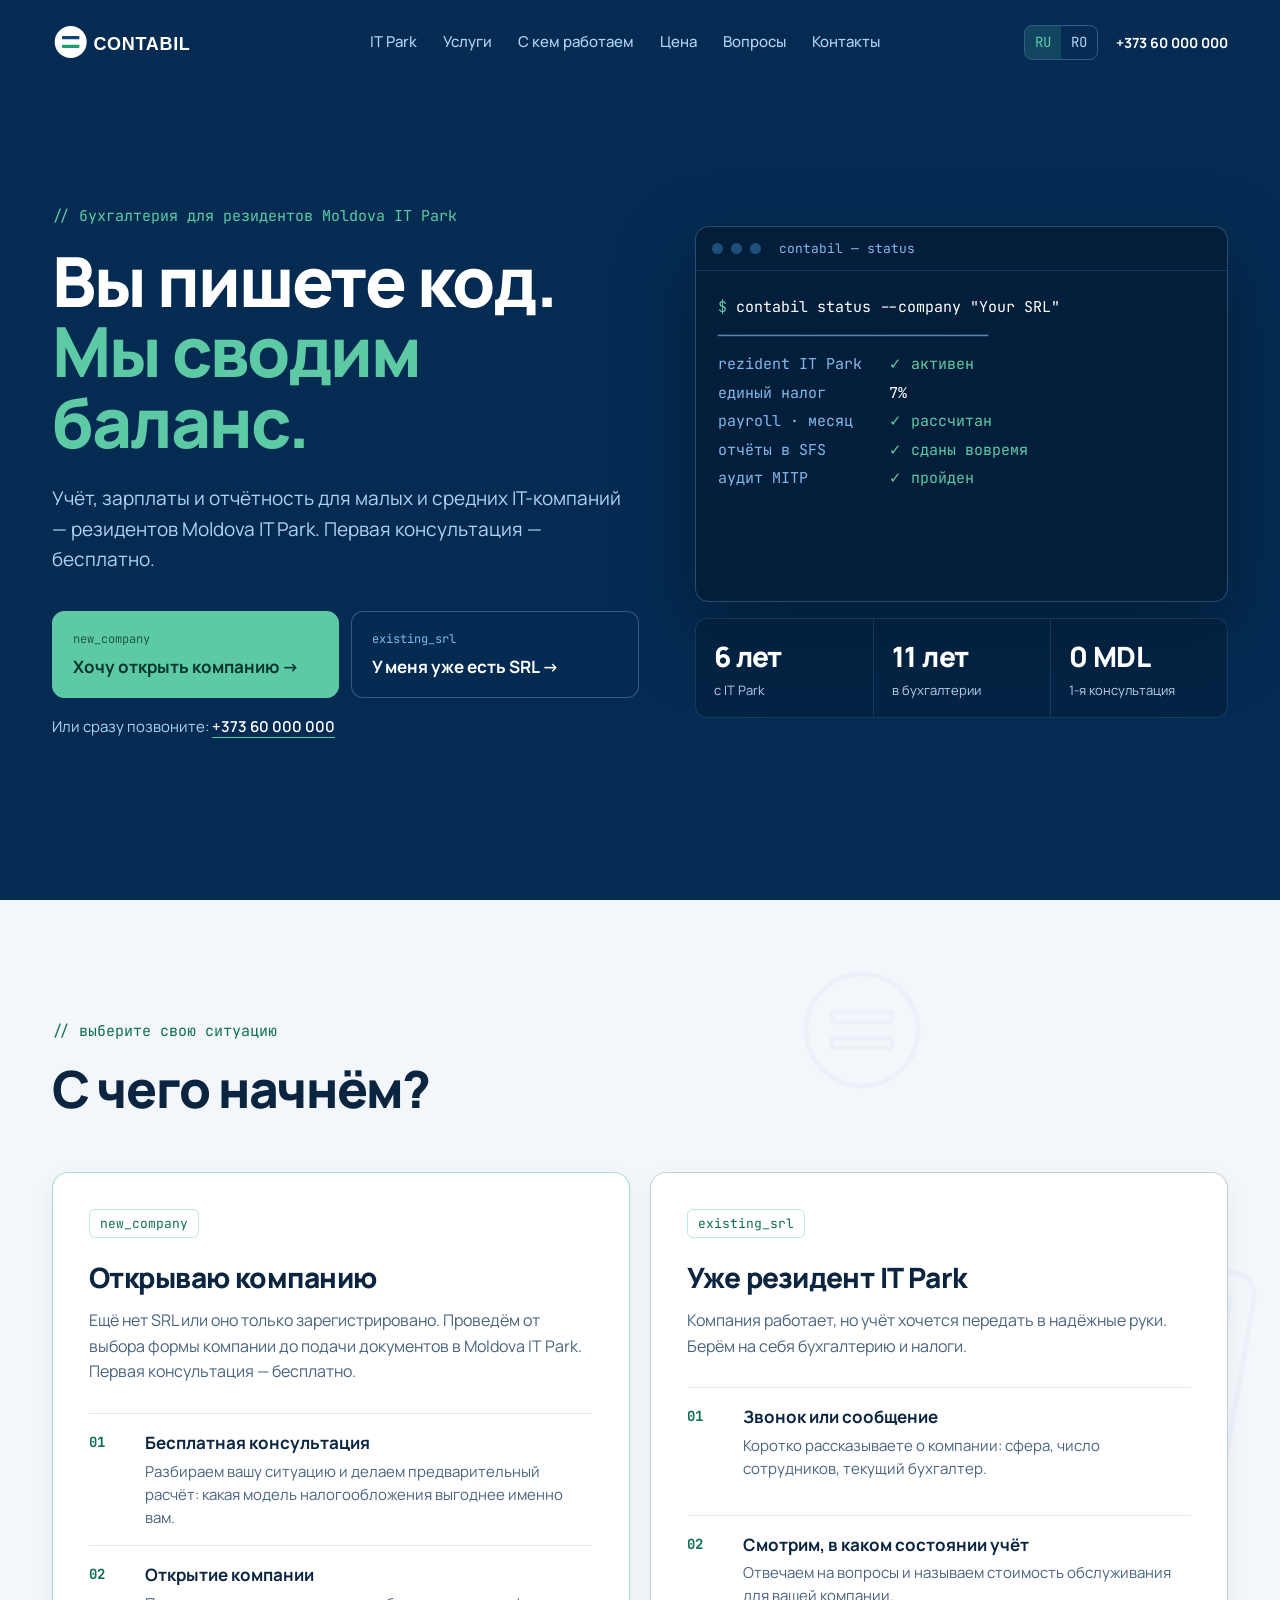
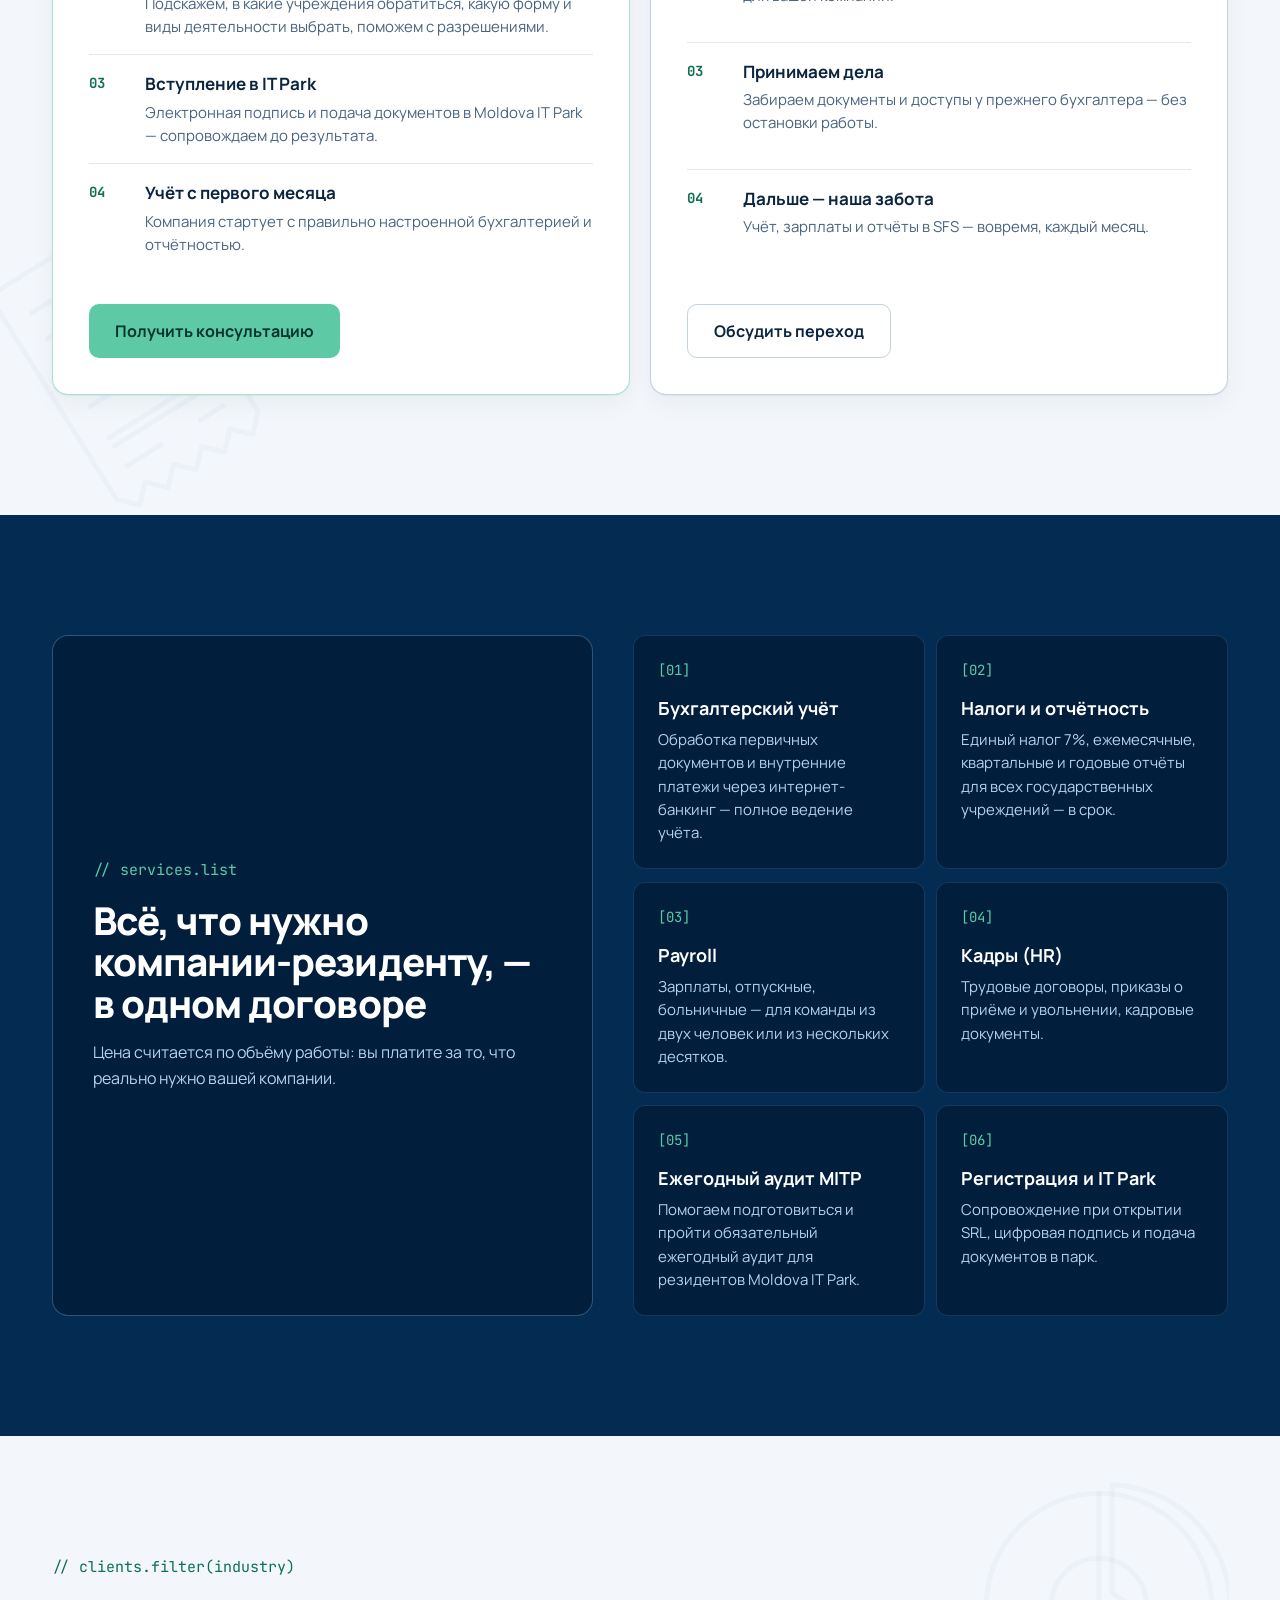
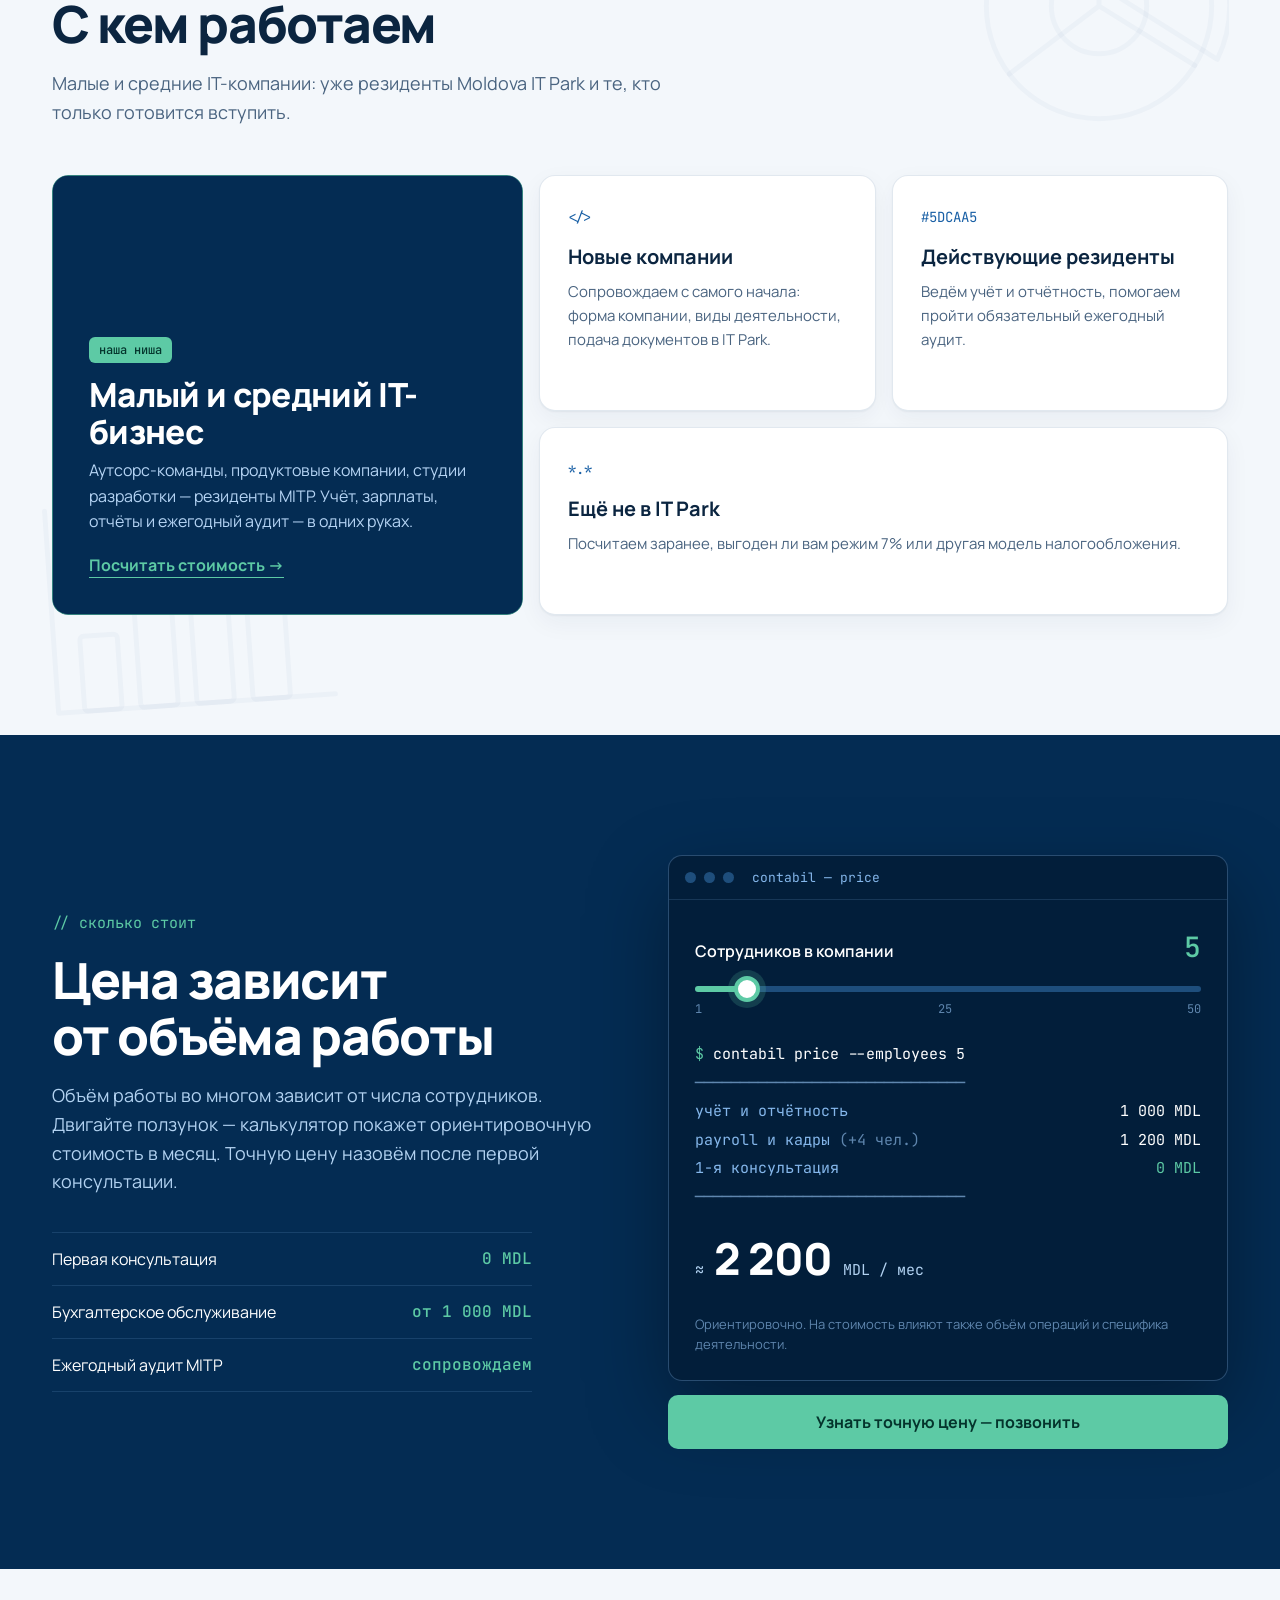
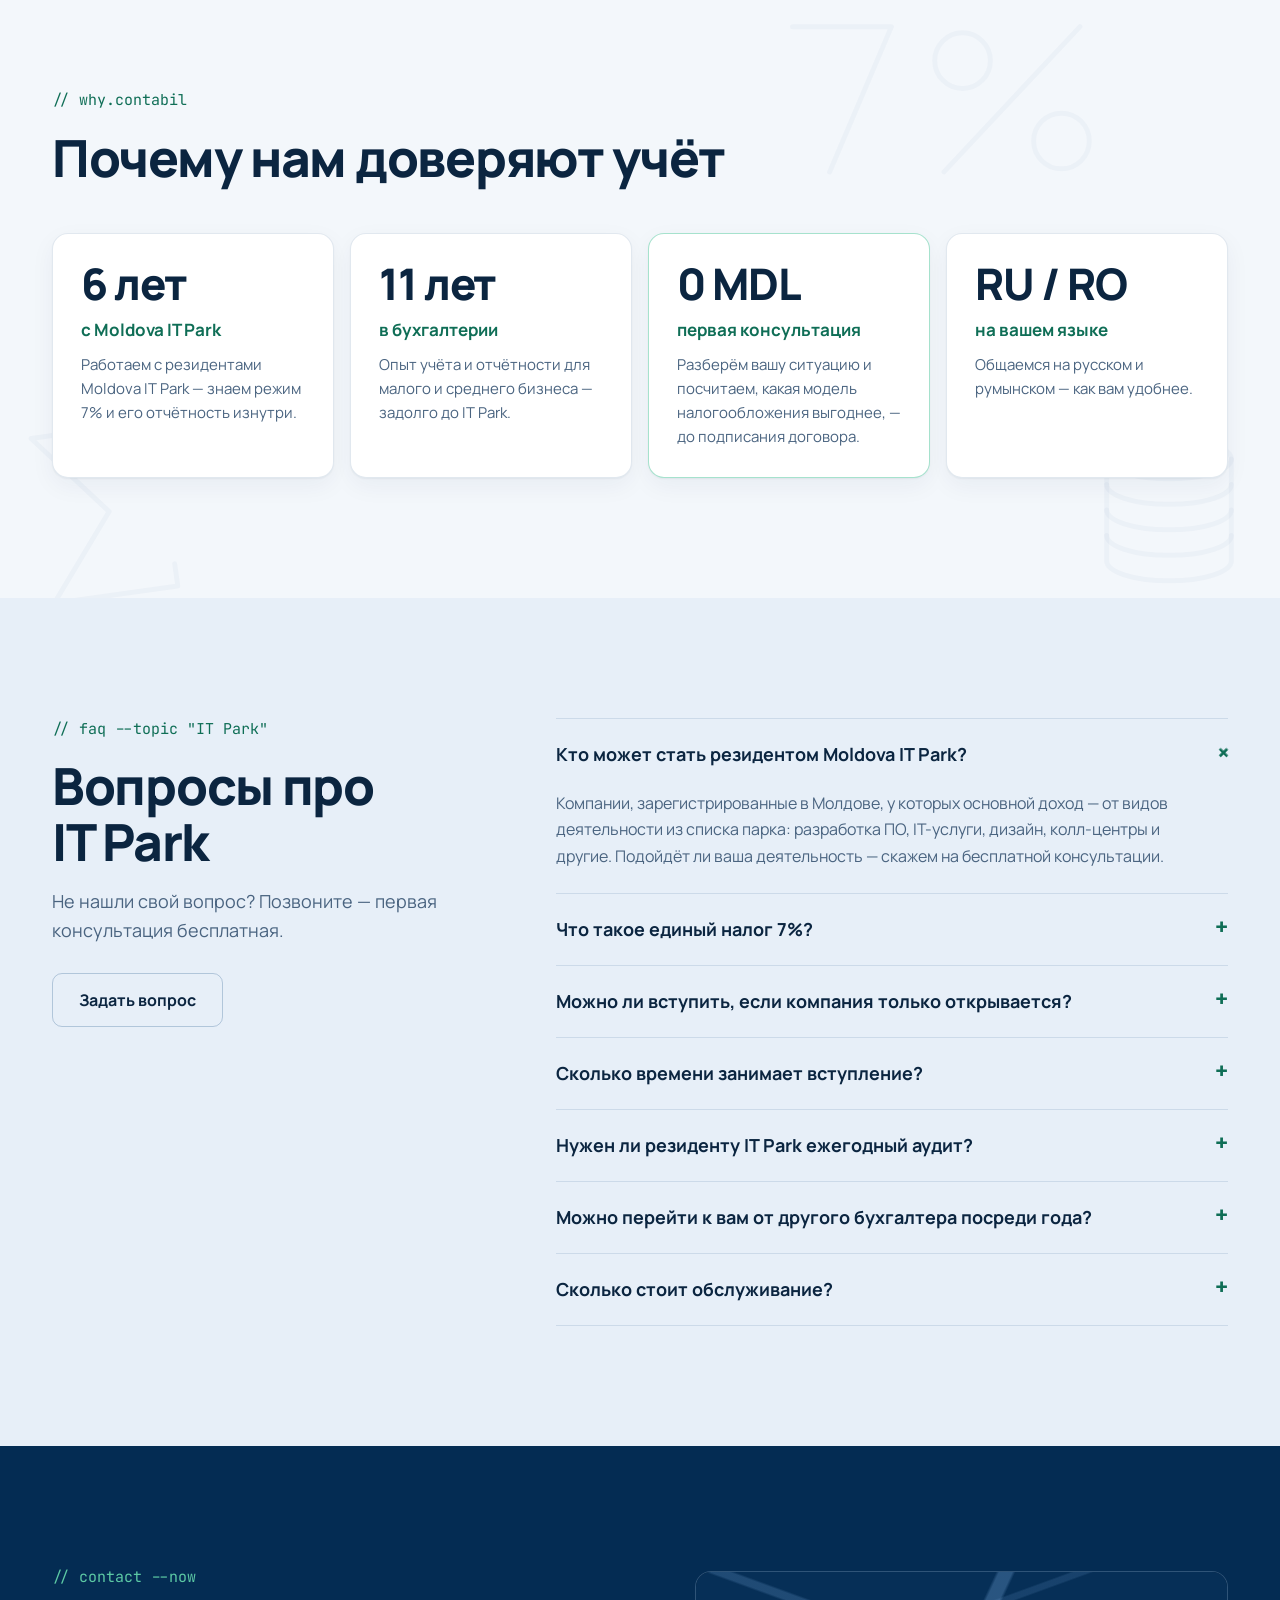
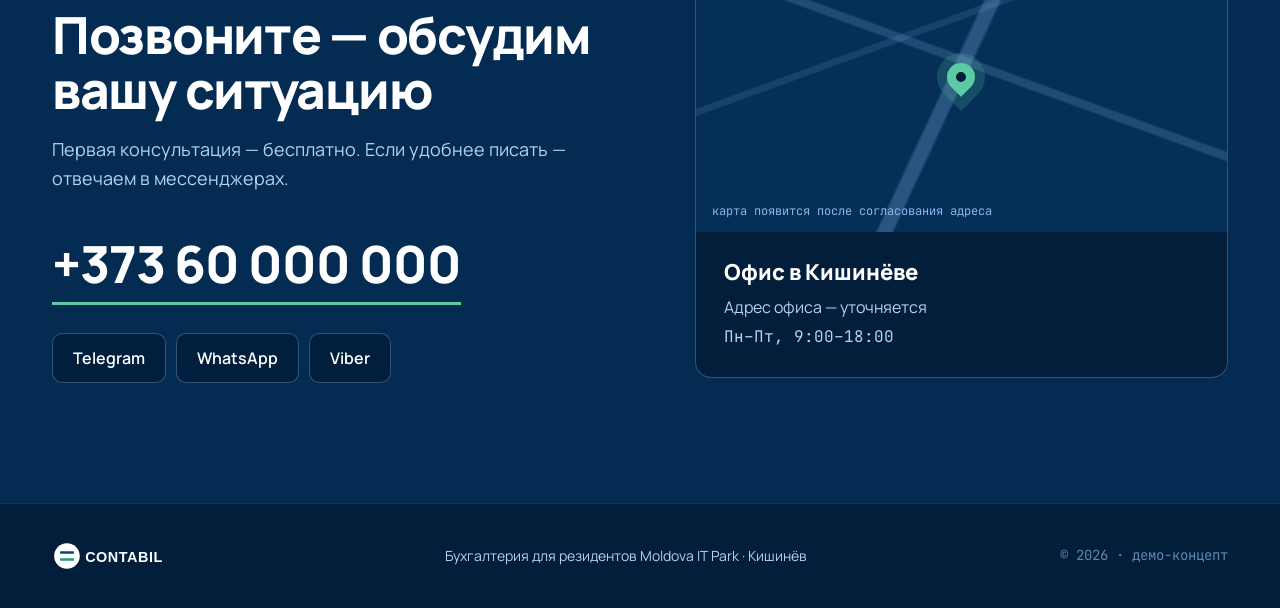
==== commit e646a34c: "Add files via upload" ====
--- a/index.html
+++ b/index.html
@@ -44,7 +44,7 @@
     </nav>
     <div class="header__meta">
       <span class="lang mono" aria-label="Язык сайта"><a class="is-active" href="index.html" hreflang="ru" aria-current="true">RU</a><a href="ro.html" hreflang="ro" lang="ro">RO</a></span>
-      <a class="header__phone" data-phone href="tel:+37369000000">+373 69 000 000</a>
+      <a class="header__phone" data-phone href="tel:+37360000000">+373 60 000 000</a>
       <button class="burger" id="burger" aria-label="Открыть меню" aria-expanded="false" aria-controls="nav"><span></span><span></span></button>
     </div>
   </div>
@@ -63,7 +63,7 @@
         <a class="door door--primary" href="#door-new"><small>new_company</small><strong>Хочу открыть компанию →</strong></a>
         <a class="door" href="#door-existing"><small>existing_srl</small><strong>У меня уже есть SRL →</strong></a>
       </div>
-      <p class="hero__call">Или сразу позвоните: <a data-phone href="tel:+37369000000">+373 69 000 000</a></p>
+      <p class="hero__call">Или сразу позвоните: <a data-phone href="tel:+37360000000">+373 60 000 000</a></p>
     </div>
 
     <div>
@@ -118,7 +118,7 @@
           <li><b class="mono">03</b><div><strong>Вступление в IT Park</strong><span>Электронная подпись и подача документов в Moldova IT Park — сопровождаем до результата.</span></div></li>
           <li><b class="mono">04</b><div><strong>Учёт с первого месяца</strong><span>Компания стартует с правильно настроенной бухгалтерией и отчётностью.</span></div></li>
         </ol>
-        <a class="btn btn--teal" data-phone href="tel:+37369000000">Получить консультацию</a>
+        <a class="btn btn--teal" data-phone href="tel:+37360000000">Получить консультацию</a>
       </article>
 
       <article class="path path--existing" id="door-existing">
@@ -133,7 +133,7 @@
           <li><b class="mono">03</b><div><strong>Принимаем дела</strong><span>Забираем документы и доступы у прежнего бухгалтера — без остановки работы.</span></div></li>
           <li><b class="mono">04</b><div><strong>Дальше — наша забота</strong><span>Учёт, зарплаты и отчёты в SFS — вовремя, каждый месяц.</span></div></li>
         </ol>
-        <a class="btn btn--outline" data-phone href="tel:+37369000000">Обсудить переход</a>
+        <a class="btn btn--outline" data-phone href="tel:+37360000000">Обсудить переход</a>
       </article>
     </div>
   </div>
@@ -255,7 +255,7 @@
           <p class="calc__note">Ориентировочно. На стоимость влияют также объём операций и специфика деятельности.</p>
         </div>
       </div>
-      <a class="btn btn--teal btn--block" data-phone href="tel:+37369000000">Узнать точную цену — позвонить</a>
+      <a class="btn btn--teal btn--block" data-phone href="tel:+37360000000">Узнать точную цену — позвонить</a>
     </div>
   </div>
 </section>
@@ -312,7 +312,7 @@
       <p class="comment mono">// faq --topic "IT Park"</p>
       <h2 class="section__title">Вопросы про IT&nbsp;Park</h2>
       <p class="section__lead">Не нашли свой вопрос? Позвоните — первая консультация бесплатная.</p>
-      <a class="btn btn--outline" data-phone href="tel:+37369000000">Задать вопрос</a>
+      <a class="btn btn--outline" data-phone href="tel:+37360000000">Задать вопрос</a>
     </div>
 
     <div class="faq__list">
@@ -355,7 +355,7 @@
       <p class="comment mono">// contact --now</p>
       <h2 class="section__title">Позвоните — обсудим вашу ситуацию</h2>
       <p class="section__lead">Первая консультация — бесплатно. Если удобнее писать — отвечаем в мессенджерах.</p>
-      <a class="contacts__phone" data-phone href="tel:+37369000000">+373 69 000 000</a>
+      <a class="contacts__phone" data-phone href="tel:+37360000000">+373 60 000 000</a>
       <div class="messengers">
         <a class="msg" data-msg="telegram" href="#" target="_blank" rel="noopener">Telegram</a>
         <a class="msg" data-msg="whatsapp" href="#" target="_blank" rel="noopener">WhatsApp</a>
@@ -388,7 +388,7 @@
 </footer>
 
 <!-- Кнопка звонка на телефоне -->
-<a class="callbar" data-phone href="tel:+37369000000"><span>Позвонить бухгалтеру</span><b class="mono">0 MDL</b></a>
+<a class="callbar" data-phone href="tel:+37360000000"><span>Позвонить бухгалтеру</span><b class="mono">0 MDL</b></a>
 
 <!-- SVG-фильтр «мастика»: неровные края оттиска печати -->
 <svg width="0" height="0" style="position:absolute" aria-hidden="true" focusable="false">
